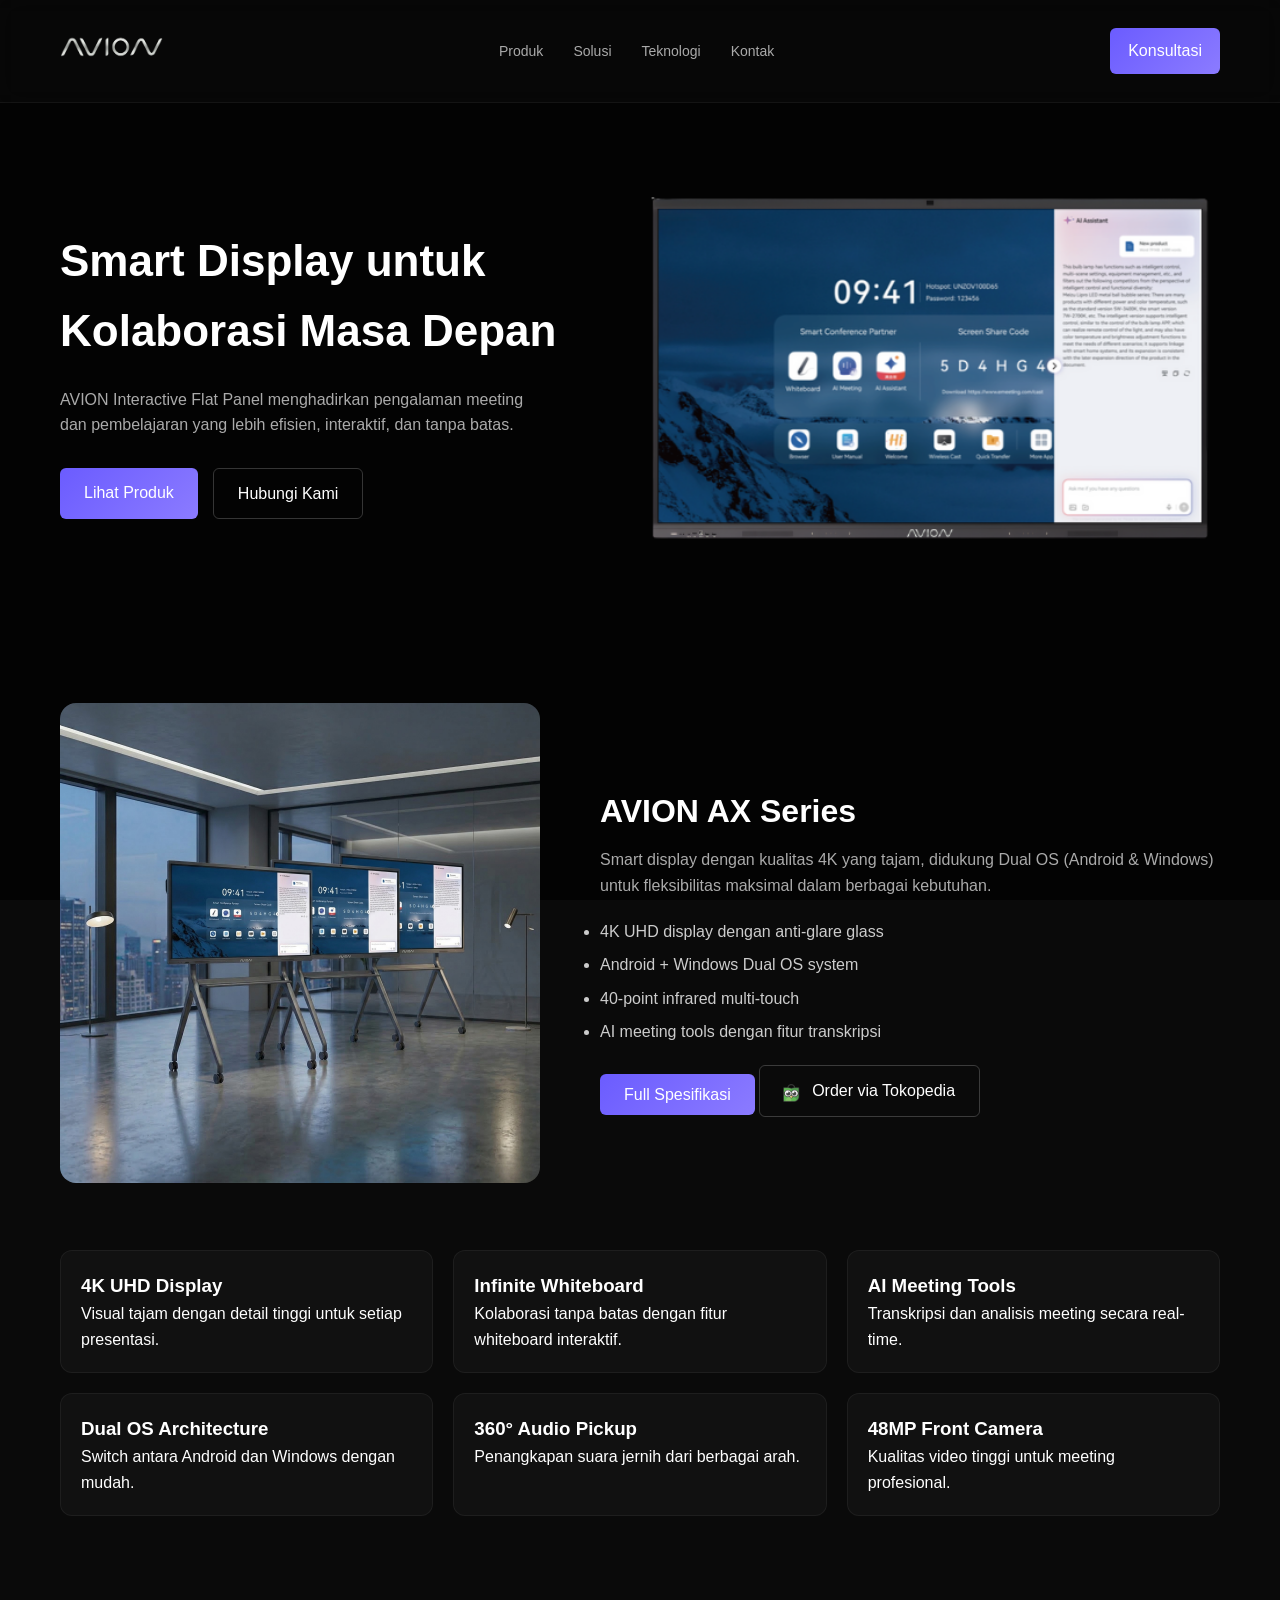
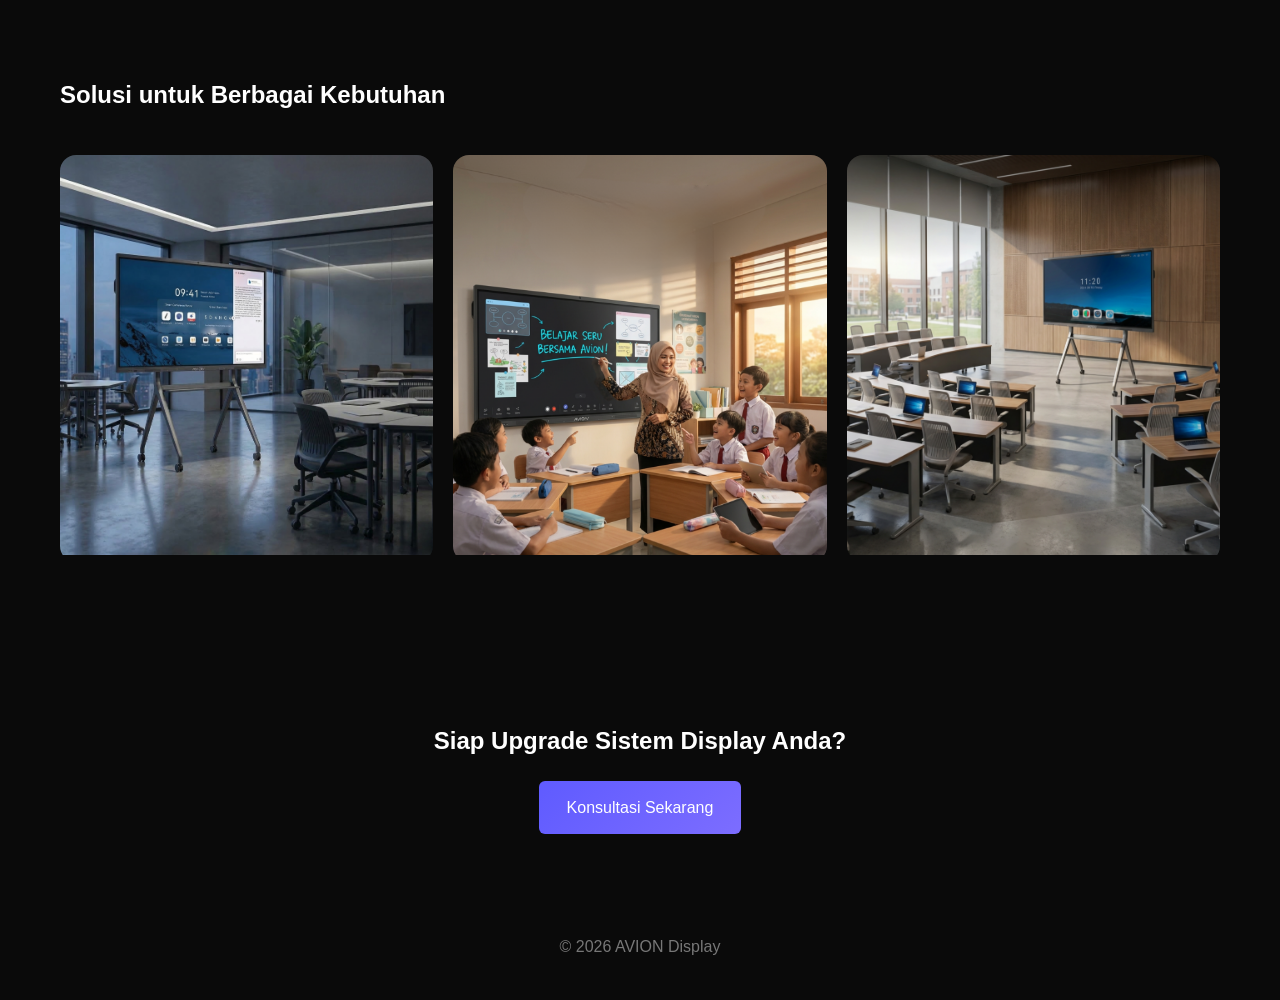
==== index.html @ 4a3f64bf "Initial commit - AVION landing page" ====
<!doctype html>
<html lang="id">
<head>
  <meta charset="UTF-8" />
  <meta name="viewport" content="width=device-width, initial-scale=1.0" />
  <title>AVION Display</title>

  <link rel="stylesheet" href="css/style.css" />
</head>

<body>

  <!-- GLOBAL BACKGROUND VIDEO -->
  <video autoplay muted loop class="bg-video">
    <source src="assets/video/tech background-dark.mp4" type="video/mp4">
  </video>

  <!-- OVERLAY -->
  <div class="bg-overlay"></div>

  <!-- NAVBAR -->
  <header>
    <nav class="navbar">
      <div class="logo">
        <img src="assets/image/NEW-AVION.png" alt="AVION Logo" />
      </div>

      <ul class="nav-menu">
        <li><a href="#">Produk</a></li>
        <li><a href="#">Solusi</a></li>
        <li><a href="#">Teknologi</a></li>
        <li><a href="#">Kontak</a></li>
      </ul>

      <a href="https://api.whatsapp.com/send/?phone=6281563905555&text=Halo,+saya+mau+bertanya+tentang+AVION+Display!"
         target="_blank"
         class="nav-cta">Konsultasi</a>
    </nav>
  </header>

  <main>

    <!-- HERO -->
    <section class="hero">
      <div class="hero-content">

        <div class="hero-text">
          <h1>Smart Display untuk Kolaborasi Masa Depan</h1>

          <p>
            AVION Interactive Flat Panel menghadirkan pengalaman meeting dan
            pembelajaran yang lebih efisien, interaktif, dan tanpa batas.
          </p>

          <div class="hero-buttons">
            <a href="product.html" class="primary-btn">Lihat Produk</a>

            <a href="https://api.whatsapp.com/send/?phone=6281563905555&text=Halo,+saya+mau+bertanya+tentang+AVION+Display!"
               target="_blank"
               class="secondary-btn">Hubungi Kami</a>
          </div>
        </div>

        <div class="hero-image">
          <img src="assets/image/AVION HOME.png" alt="AVION Interactive Flat Panel" />
        </div>

      </div>
    </section>

    <!-- SERIES -->
    <section class="series">
      <div class="series-container">

        <div class="series-image">
          <img src="assets/image/AVION AX SERIES.png" alt="AVION AX Series" />
        </div>

        <div class="series-text">

          <h2>AVION AX Series</h2>

          <p>
            Smart display dengan kualitas 4K yang tajam, didukung Dual OS
            (Android & Windows) untuk fleksibilitas maksimal dalam berbagai kebutuhan.
          </p>

          <ul>
            <li>4K UHD display dengan anti-glare glass</li>
            <li>Android + Windows Dual OS system</li>
            <li>40-point infrared multi-touch</li>
            <li>AI meeting tools dengan fitur transkripsi</li>
          </ul>

          <!-- PENTING: tetap seperti sebelumnya -->
          <a href="teknologi.html" class="primary-btn">Full Spesifikasi</a>

          <a href="https://www.tokopedia.com/central-audio-visual/etalase/interactive-display"
             target="_blank"
             class="secondary-btn tokped">
            <img src="assets/image/tokopedia-icon.png" class="btn-icon">
            Order via Tokopedia
          </a>

        </div>
      </div>

      <!-- FEATURE GRID -->
      <div class="feature-grid">
        <div class="feature-card">
          <h3>4K UHD Display</h3>
          <p>Visual tajam dengan detail tinggi untuk setiap presentasi.</p>
        </div>

        <div class="feature-card">
          <h3>Infinite Whiteboard</h3>
          <p>Kolaborasi tanpa batas dengan fitur whiteboard interaktif.</p>
        </div>

        <div class="feature-card">
          <h3>AI Meeting Tools</h3>
          <p>Transkripsi dan analisis meeting secara real-time.</p>
        </div>

        <div class="feature-card">
          <h3>Dual OS Architecture</h3>
          <p>Switch antara Android dan Windows dengan mudah.</p>
        </div>

        <div class="feature-card">
          <h3>360° Audio Pickup</h3>
          <p>Penangkapan suara jernih dari berbagai arah.</p>
        </div>

        <div class="feature-card">
          <h3>48MP Front Camera</h3>
          <p>Kualitas video tinggi untuk meeting profesional.</p>
        </div>
      </div>
    </section>

    <!-- USE CASE -->
    <section class="use-case">
      <h2>Solusi untuk Berbagai Kebutuhan</h2>

      <div class="use-container">

        <div class="use-card">
          <img src="assets/image/Corporate Meeting AVION.jpg" />
          <div class="use-overlay">
            <h3>Corporate Meeting</h3>
            <p>Tingkatkan efektivitas meeting dengan presentasi yang lebih
                interaktif, kolaborasi real-time, dan integrasi sistem yang
                seamless.</p>
          </div>
        </div>

        <div class="use-card">
          <img src="assets/image/Education AVION.png" />
          <div class="use-overlay">
            <h3>Education</h3>
            <p>Ciptakan pengalaman belajar yang lebih menarik dengan interaksi
                langsung, visual yang jelas, dan tools pengajaran modern.
            </p>
          </div>
        </div>

        <div class="use-card">
          <img src="assets/image/Training Room AVION.jpg" />
          <div class="use-overlay">
            <h3>Training Room</h3>
            <p>Mendukung sesi training yang lebih efektif dengan display
                interaktif dan sistem presentasi yang fleksibel, serta mendukung hybrid session.
            </p>
          </div>
        </div>

      </div>
    </section>

    <!-- CTA -->
    <section class="cta">
      <h2>Siap Upgrade Sistem Display Anda?</h2>

      <a href="https://api.whatsapp.com/send/?phone=6281563905555&text=Halo,+saya+mau+bertanya+tentang+AVION+Display!"
         target="_blank"
         class="cta-btn">
        Konsultasi Sekarang
      </a>
    </section>

  </main>

  <footer>
    <p>© 2026 AVION Display</p>
  </footer>

</body>
</html>
---- css/style.css ----
/* RESET */
* {
  margin: 0;
  padding: 0;
  box-sizing: border-box;
}

/* BASE */
body {
  font-family: -apple-system, BlinkMacSystemFont, "Segoe UI", sans-serif;
  background: #0a0a0a;
  color: #fff;
  line-height: 1.6;
}

/* VIDEO BACKGROUND */
.bg-video {
  position: fixed;
  top: 0;
  left: 0;
  width: 100%;
  height: 100%;
  object-fit: cover;
  z-index: -2;
}

.bg-overlay {
  position: fixed;
  inset: 0;
  background: rgba(0, 0, 0, 0.7);
  z-index: -1;
}

/* NAVBAR */
header {
  position: sticky;
  top: 0;
  z-index: 1000;
  background: rgba(10, 10, 10, 0.6);
  backdrop-filter: blur(12px);
  border-bottom: 1px solid rgba(255, 255, 255, 0.05);
}

.navbar {
  max-width: 1200px;
  margin: auto;
  padding: 18px 20px;
  display: flex;
  align-items: center;
  justify-content: space-between;
}

.logo img {
  height: 58px;
}

.nav-menu {
  display: flex;
  list-style: none;
  gap: 30px;
}

.nav-menu a {
  text-decoration: none;
  color: #aaa;
  font-size: 14px;
  transition: 0.3s;
}

.nav-menu a:hover {
  color: #fff;
}

.nav-cta {
  background: linear-gradient(135deg, #6b5cff, #8b7bff);
  padding: 10px 18px;
  color: white;
  border-radius: 6px;
  text-decoration: none;
  transition: 0.3s;
}

.nav-cta:hover {
  transform: translateY(-2px);
  box-shadow:
    0 0 10px rgba(124, 109, 255, 0.6),
    0 0 20px rgba(124, 109, 255, 0.4);
}

/* HERO */
.hero {
  position: relative;
  height: 60vh;
}

.hero-content {
  position: relative;
  z-index: 2;

  max-width: 1200px;
  margin: auto;
  height: 100%;

  display: flex;
  align-items: center;
  justify-content: space-between;
  gap: 60px;
  padding: 20px;
}

.hero-text h1 {
  font-size: 44px;
  margin-bottom: 20px;
}

.hero-text p {
  color: #aaa;
  margin-bottom: 30px;
  max-width: 480px;
}

.hero-buttons {
  display: flex;
  gap: 15px;
}

/* BUTTON */
.primary-btn {
  padding: 12px 24px;
  background: linear-gradient(135deg, #6b5cff, #8b7bff);
  border-radius: 6px;
  color: white;
  text-decoration: none;
  transition: 0.3s;
}

.primary-btn:hover {
  transform: translateY(-2px);
}

.secondary-btn {
  padding: 12px 24px;
  border: 1px solid rgba(255, 255, 255, 0.2);
  border-radius: 6px;
  color: white;
  text-decoration: none;

  display: inline-flex;
  align-items: center;
  gap: 10px;

  transition: 0.3s;
}

.secondary-btn:hover {
  transform: translateY(-2px);
  border-color: #7c6dff;
  color: #7c6dff;

  box-shadow: 0 0 10px rgba(124, 109, 255, 0.5);
}

/* HERO IMAGE */
.hero-image img {
  width: 580px;
  border-radius: 16px;
  transition: transform 0.4s ease;
}

.hero-image img:hover {
  transform: scale(1.05) translateY(-10px);
}

/* SERIES */
.series {
  max-width: 1200px;
  margin: auto;
  padding: 60px 20px;
}

.series-container {
  display: flex;
  gap: 60px;
  align-items: center;
}

.series-image img {
  width: 480px;
  border-radius: 16px;
}

.series-text h2 {
  font-size: 32px;
  margin: 10px 0;
}

.series-text p {
  color: #aaa;
  margin-bottom: 20px;
}

.series-text ul {
  margin-bottom: 20px;
}

.series-text li {
  margin-bottom: 8px;
  color: #ccc;
}

/* BUTTON GROUP */
.series-buttons {
  display: flex;
  gap: 12px;
}

/* ICON */
.btn-icon {
  width: 18px;
  height: 18px;
  transform: translate(-2px, 2px);
}

/* FEATURE GRID */
.feature-grid {
  margin-top: 60px;
  display: grid;
  grid-template-columns: repeat(3, 1fr);
  gap: 20px;
}

.feature-card {
  padding: 20px;
  border-radius: 12px;

  background: rgba(255, 255, 255, 0.03);
  border: 1px solid rgba(255, 255, 255, 0.05);

  transition: 0.3s;
}

.feature-card:hover {
  transform: translateY(-5px);
}

/* USE CASE */
.use-case {
  max-width: 1200px;
  margin: auto;
  padding: 100px 20px;
}

.use-container {
  display: flex;
  gap: 20px;
  margin-top: 40px;
}

.use-card {
  position: relative;
  flex: 1;
  overflow: hidden;
  border-radius: 16px;
}

.use-card img {
  width: 100%;
  height: 400px;
  object-fit: cover;
  transition: 0.4s;
}

.use-overlay {
  position: absolute;
  inset: 0;

  display: flex;
  flex-direction: column;
  justify-content: flex-end;

  padding: 20px;

  background: rgba(0, 0, 0, 0.5);
  opacity: 0;

  transition: 0.4s;
}

.use-card:hover img {
  transform: scale(1.1);
  filter: blur(4px);
}

.use-card:hover .use-overlay {
  opacity: 1;
}

/* CTA */
.cta {
  text-align: center;
  padding: 60px 20px;
}

.cta-btn {
  display: inline-block;
  margin-top: 20px;
  padding: 14px 28px;

  background: linear-gradient(135deg, #5f5bff, #7c6dff);
  border-radius: 6px;

  color: white;
  text-decoration: none;

  transition: 0.3s;
}

.cta-btn:hover {
  transform: translateY(-2px);
  box-shadow: 0 0 10px rgba(124, 109, 255, 0.5);
}

/* FOOTER */
footer {
  text-align: center;
  padding: 40px;
  color: #777;
}
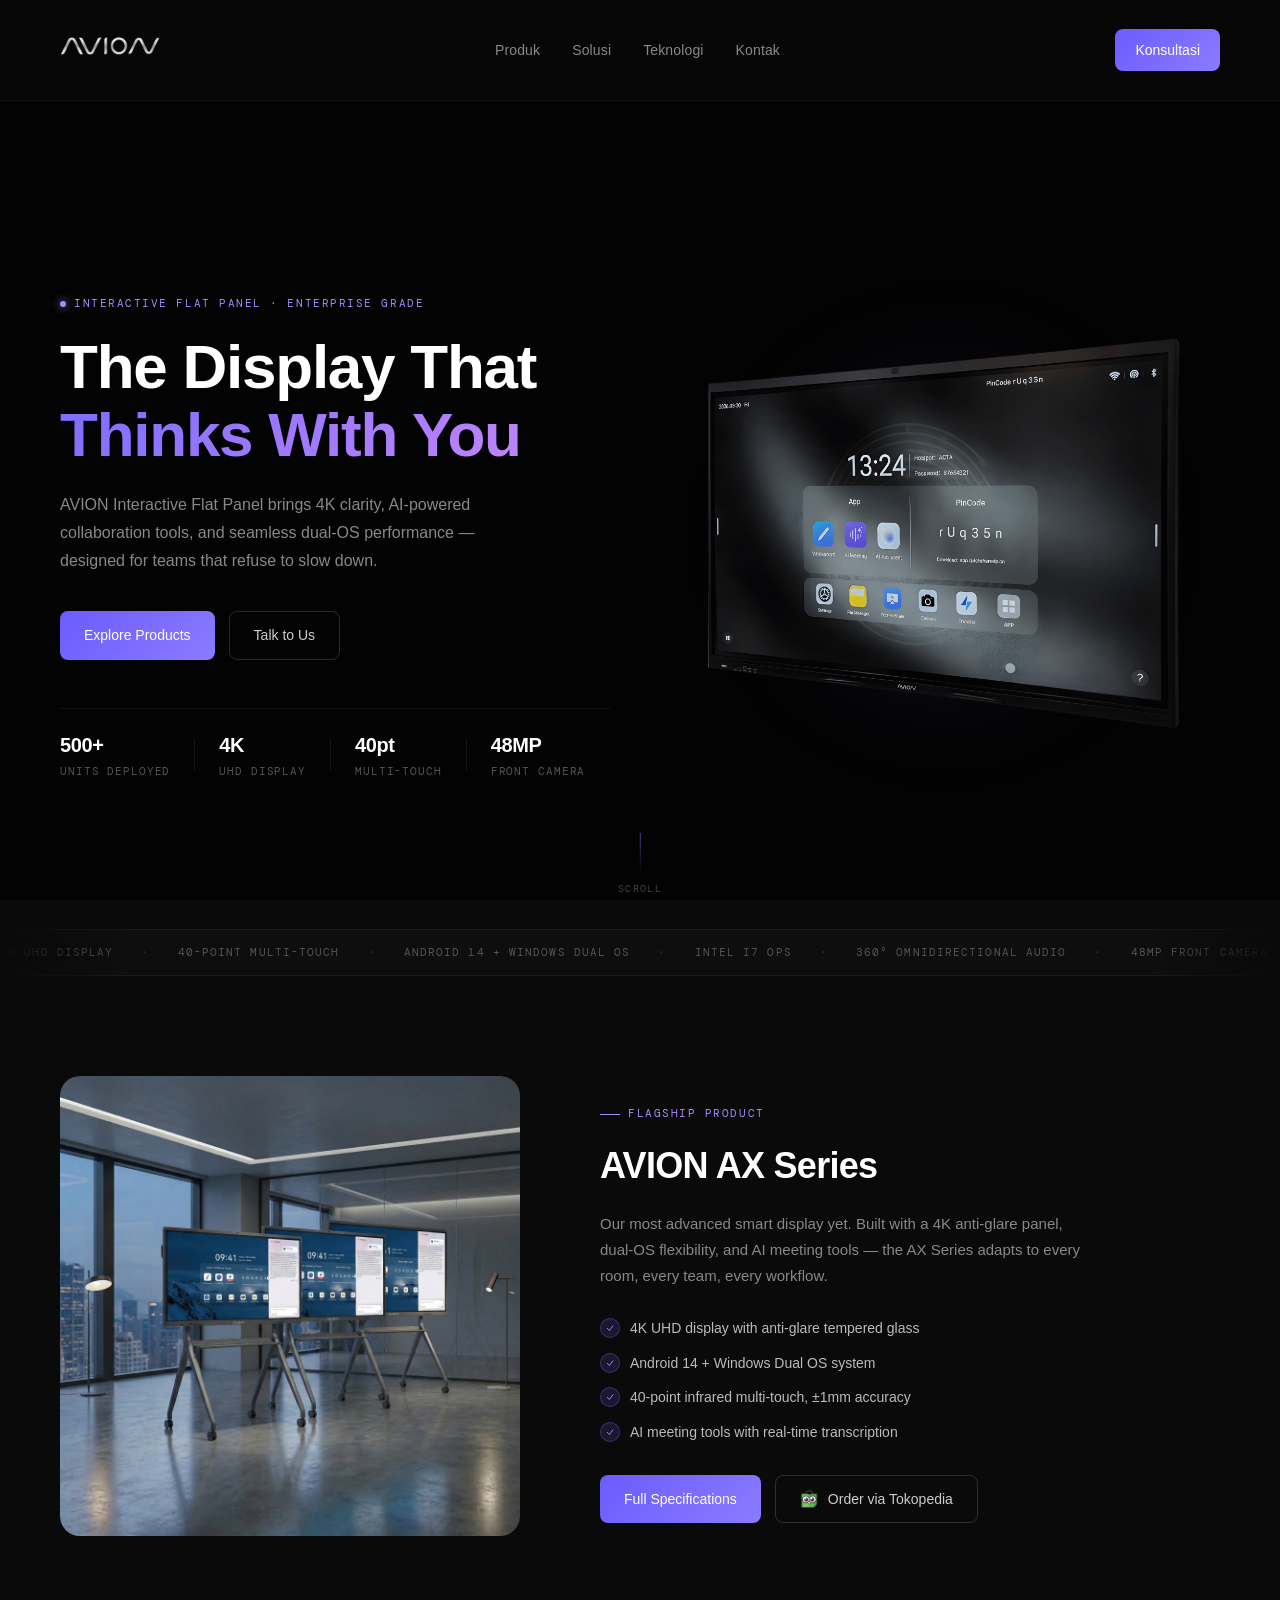
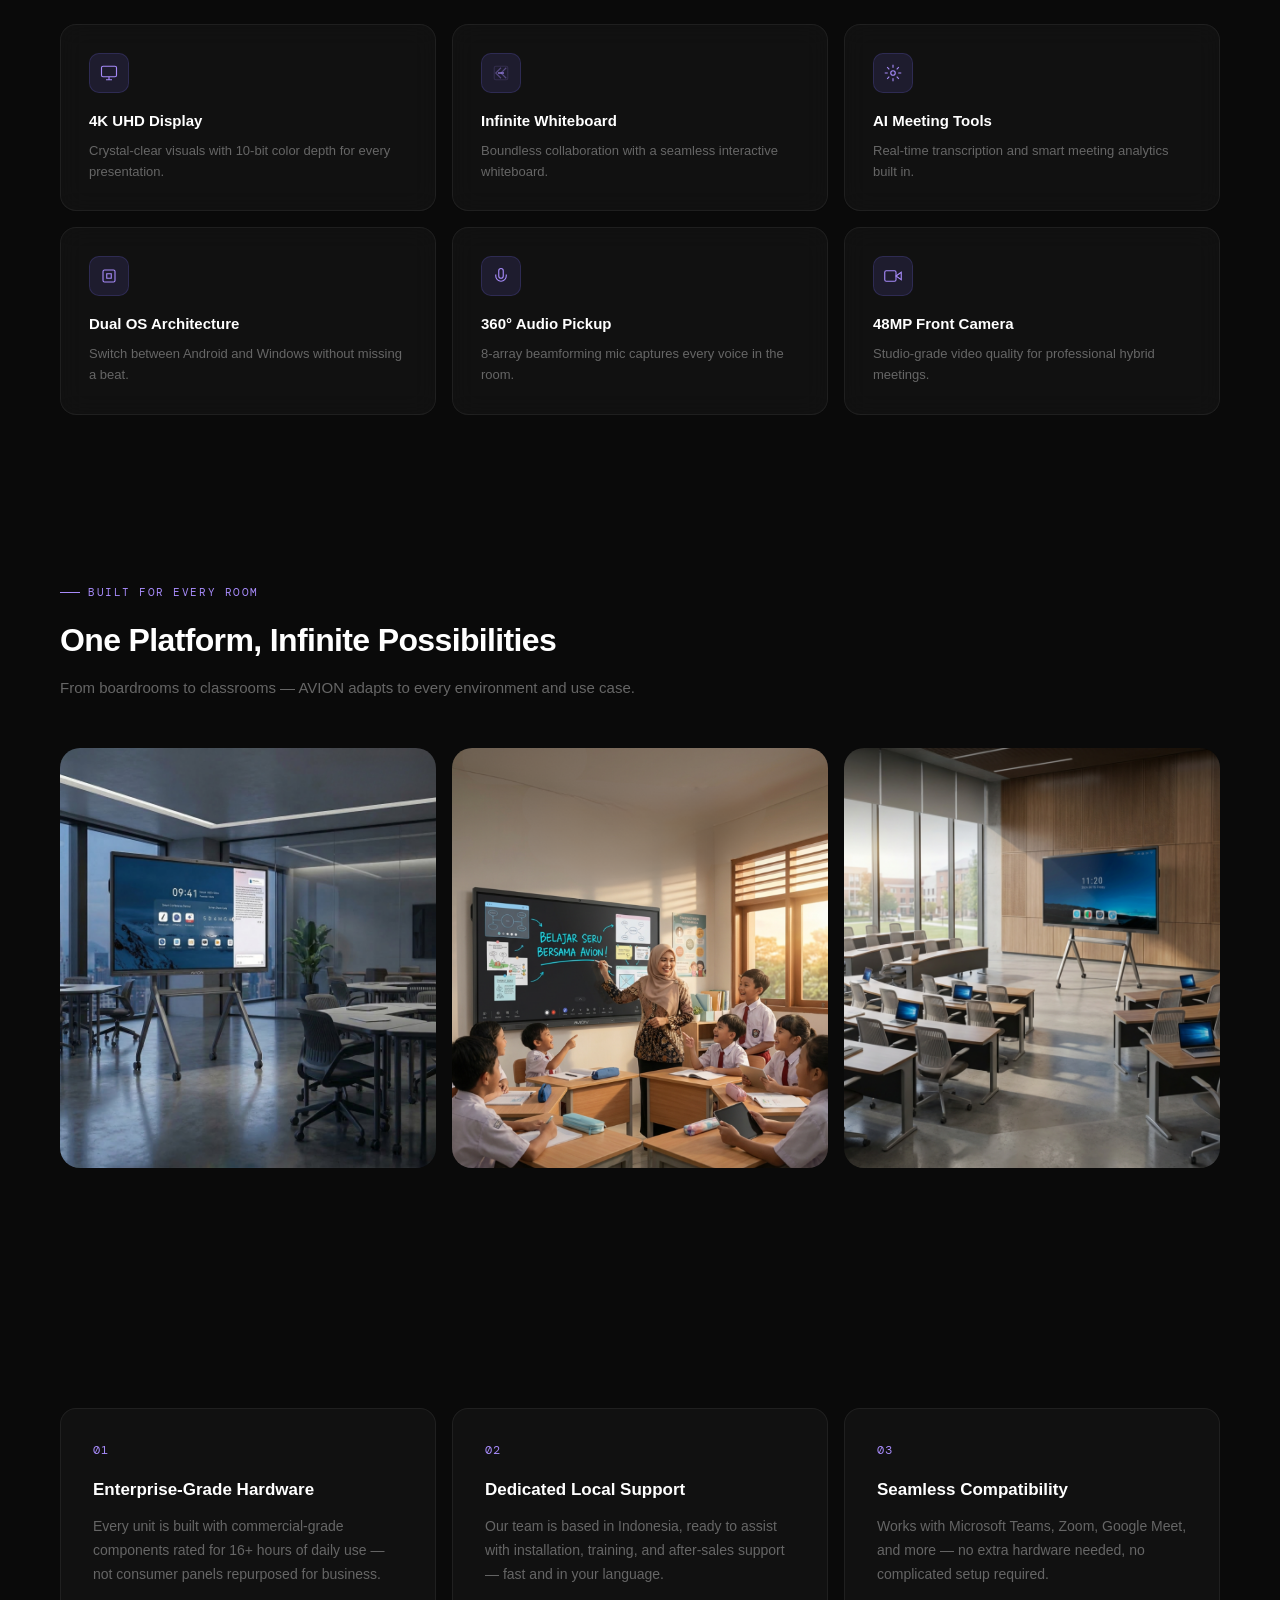
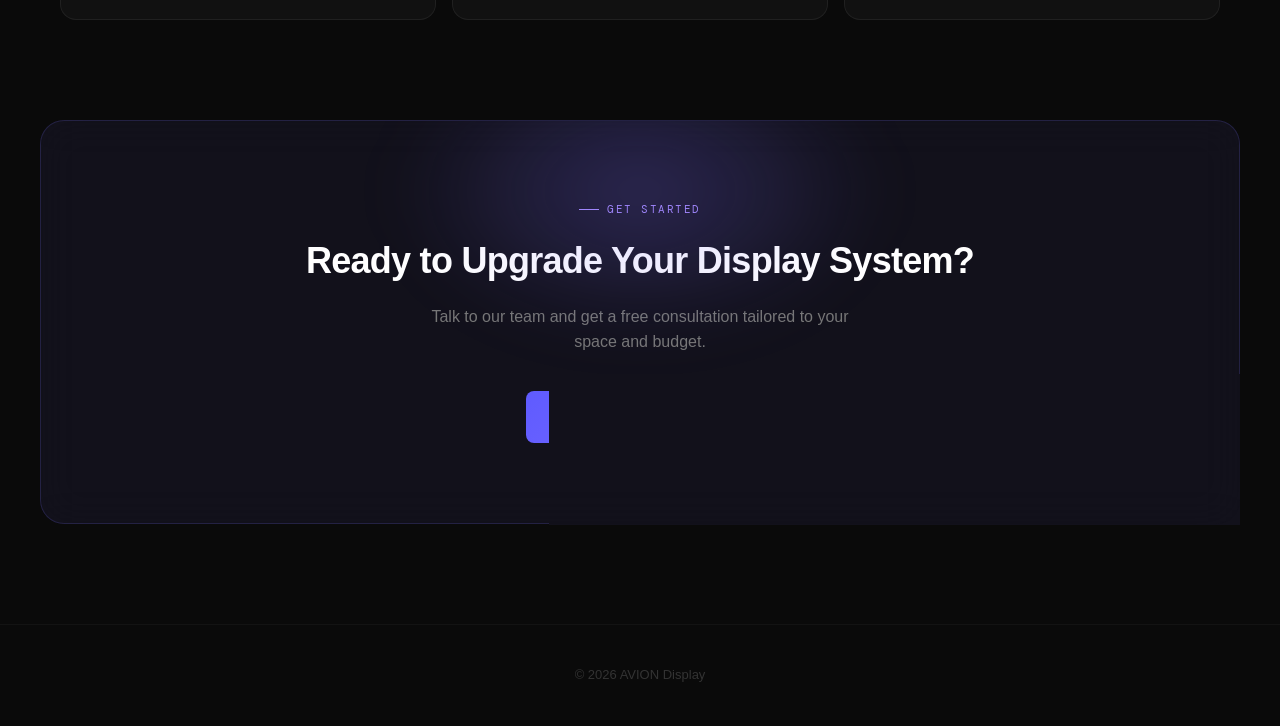
==== commit 6be09d7c: "Create Products-Solutions Page" ====
--- a/index.html
+++ b/index.html
@@ -1,9 +1,12 @@
 <!doctype html>
-<html lang="id">
+<html lang="en">
 <head>
   <meta charset="UTF-8" />
   <meta name="viewport" content="width=device-width, initial-scale=1.0" />
-  <title>AVION Display</title>
+  <title>AVION Display — Smart Display for the Future of Collaboration</title>
+
+  <link rel="preconnect" href="https://fonts.googleapis.com">
+  <link href="https://fonts.googleapis.com/css2?family=DM+Mono:wght@400;500&display=swap" rel="stylesheet">
 
   <link rel="stylesheet" href="css/style.css" />
 </head>
@@ -11,24 +14,24 @@
 <body>
 
   <!-- GLOBAL BACKGROUND VIDEO -->
-  <video autoplay muted loop class="bg-video">
+  <video autoplay muted loop playsinline class="bg-video">
     <source src="assets/video/tech background-dark.mp4" type="video/mp4">
   </video>
-
-  <!-- OVERLAY -->
   <div class="bg-overlay"></div>
 
   <!-- NAVBAR -->
   <header>
     <nav class="navbar">
       <div class="logo">
-        <img src="assets/image/NEW-AVION.png" alt="AVION Logo" />
+        <a href="index.html">
+          <img src="assets/image/NEW-AVION.png" alt="AVION Logo" />
+        </a>
       </div>
 
       <ul class="nav-menu">
         <li><a href="#">Produk</a></li>
         <li><a href="#">Solusi</a></li>
-        <li><a href="#">Teknologi</a></li>
+        <li><a href="teknologi.html">Teknologi</a></li>
         <li><a href="#">Kontak</a></li>
       </ul>
 
@@ -40,153 +43,331 @@
 
   <main>
 
-    <!-- HERO -->
+    <!-- ── HERO ── -->
     <section class="hero">
       <div class="hero-content">
 
         <div class="hero-text">
-          <h1>Smart Display untuk Kolaborasi Masa Depan</h1>
-
-          <p>
-            AVION Interactive Flat Panel menghadirkan pengalaman meeting dan
-            pembelajaran yang lebih efisien, interaktif, dan tanpa batas.
+          <div class="hero-eyebrow fade-up d1">
+            <span class="eyebrow-dot"></span>
+            Interactive Flat Panel · Enterprise Grade
+          </div>
+
+          <h1 class="fade-up d2">
+            The Display That<br>
+            <span class="gradient-text">Thinks With You</span>
+          </h1>
+
+          <p class="fade-up d3">
+            AVION Interactive Flat Panel brings 4K clarity, AI-powered collaboration tools,
+            and seamless dual-OS performance — designed for teams that refuse to slow down.
           </p>
 
-          <div class="hero-buttons">
-            <a href="product.html" class="primary-btn">Lihat Produk</a>
-
+          <div class="hero-buttons fade-up d4">
+            <a href="product.html" class="primary-btn">Explore Products</a>
             <a href="https://api.whatsapp.com/send/?phone=6281563905555&text=Halo,+saya+mau+bertanya+tentang+AVION+Display!"
                target="_blank"
-               class="secondary-btn">Hubungi Kami</a>
-          </div>
-        </div>
-
-        <div class="hero-image">
+               class="secondary-btn">Talk to Us</a>
+          </div>
+
+          <!-- TRUST STRIP -->
+          <div class="trust-strip fade-up d5">
+            <div class="trust-item">
+              <span class="trust-num">500+</span>
+              <span class="trust-label">Units Deployed</span>
+            </div>
+            <div class="trust-divider"></div>
+            <div class="trust-item">
+              <span class="trust-num">4K</span>
+              <span class="trust-label">UHD Display</span>
+            </div>
+            <div class="trust-divider"></div>
+            <div class="trust-item">
+              <span class="trust-num">40pt</span>
+              <span class="trust-label">Multi-touch</span>
+            </div>
+            <div class="trust-divider"></div>
+            <div class="trust-item">
+              <span class="trust-num">48MP</span>
+              <span class="trust-label">Front Camera</span>
+            </div>
+          </div>
+        </div>
+
+        <div class="hero-image fade-up d3">
+          <div class="hero-img-glow"></div>
           <img src="assets/image/AVION HOME.png" alt="AVION Interactive Flat Panel" />
         </div>
 
       </div>
+
+      <!-- SCROLL INDICATOR -->
+      <div class="scroll-indicator">
+        <div class="scroll-line"></div>
+        <span>Scroll</span>
+      </div>
     </section>
 
-    <!-- SERIES -->
-    <section class="series">
+    <!-- ── MARQUEE TRUST BAR ── -->
+    <div class="marquee-wrap">
+      <div class="marquee-track">
+        <span>4K UHD Display</span>
+        <span class="marquee-dot">·</span>
+        <span>40-Point Multi-touch</span>
+        <span class="marquee-dot">·</span>
+        <span>Android 14 + Windows Dual OS</span>
+        <span class="marquee-dot">·</span>
+        <span>Intel i7 OPS</span>
+        <span class="marquee-dot">·</span>
+        <span>360° Omnidirectional Audio</span>
+        <span class="marquee-dot">·</span>
+        <span>48MP Front Camera</span>
+        <span class="marquee-dot">·</span>
+        <span>Infinite Whiteboard</span>
+        <span class="marquee-dot">·</span>
+        <span>4K Wireless Casting</span>
+        <span class="marquee-dot">·</span>
+        <!-- duplicate for seamless loop -->
+        <span>4K UHD Display</span>
+        <span class="marquee-dot">·</span>
+        <span>40-Point Multi-touch</span>
+        <span class="marquee-dot">·</span>
+        <span>Android 14 + Windows Dual OS</span>
+        <span class="marquee-dot">·</span>
+        <span>Intel i7 OPS</span>
+        <span class="marquee-dot">·</span>
+        <span>360° Omnidirectional Audio</span>
+        <span class="marquee-dot">·</span>
+        <span>48MP Front Camera</span>
+        <span class="marquee-dot">·</span>
+        <span>Infinite Whiteboard</span>
+        <span class="marquee-dot">·</span>
+        <span>4K Wireless Casting</span>
+        <span class="marquee-dot">·</span>
+      </div>
+    </div>
+
+    <!-- ── PRODUCT SERIES ── -->
+    <section class="series reveal-section">
       <div class="series-container">
 
-        <div class="series-image">
+        <div class="series-image scroll-reveal">
           <img src="assets/image/AVION AX SERIES.png" alt="AVION AX Series" />
         </div>
 
-        <div class="series-text">
-
+        <div class="series-text scroll-reveal delay-1">
+          <div class="section-label">Flagship Product</div>
           <h2>AVION AX Series</h2>
-
           <p>
-            Smart display dengan kualitas 4K yang tajam, didukung Dual OS
-            (Android & Windows) untuk fleksibilitas maksimal dalam berbagai kebutuhan.
+            Our most advanced smart display yet. Built with a 4K anti-glare panel,
+            dual-OS flexibility, and AI meeting tools — the AX Series adapts to
+            every room, every team, every workflow.
           </p>
 
-          <ul>
-            <li>4K UHD display dengan anti-glare glass</li>
-            <li>Android + Windows Dual OS system</li>
-            <li>40-point infrared multi-touch</li>
-            <li>AI meeting tools dengan fitur transkripsi</li>
+          <ul class="series-list">
+            <li>
+              <span class="list-icon">
+                <svg viewBox="0 0 16 16" fill="none" stroke="currentColor" stroke-width="1.5">
+                  <polyline points="3 8 7 12 13 4"/>
+                </svg>
+              </span>
+              4K UHD display with anti-glare tempered glass
+            </li>
+            <li>
+              <span class="list-icon">
+                <svg viewBox="0 0 16 16" fill="none" stroke="currentColor" stroke-width="1.5">
+                  <polyline points="3 8 7 12 13 4"/>
+                </svg>
+              </span>
+              Android 14 + Windows Dual OS system
+            </li>
+            <li>
+              <span class="list-icon">
+                <svg viewBox="0 0 16 16" fill="none" stroke="currentColor" stroke-width="1.5">
+                  <polyline points="3 8 7 12 13 4"/>
+                </svg>
+              </span>
+              40-point infrared multi-touch, ±1mm accuracy
+            </li>
+            <li>
+              <span class="list-icon">
+                <svg viewBox="0 0 16 16" fill="none" stroke="currentColor" stroke-width="1.5">
+                  <polyline points="3 8 7 12 13 4"/>
+                </svg>
+              </span>
+              AI meeting tools with real-time transcription
+            </li>
           </ul>
 
-          <!-- PENTING: tetap seperti sebelumnya -->
-          <a href="teknologi.html" class="primary-btn">Full Spesifikasi</a>
-
-          <a href="https://www.tokopedia.com/central-audio-visual/etalase/interactive-display"
-             target="_blank"
-             class="secondary-btn tokped">
-            <img src="assets/image/tokopedia-icon.png" class="btn-icon">
-            Order via Tokopedia
-          </a>
-
-        </div>
+          <div class="series-actions">
+            <a href="teknologi.html" class="primary-btn">Full Specifications</a>
+            <a href="https://www.tokopedia.com/central-audio-visual/etalase/interactive-display"
+               target="_blank"
+               class="secondary-btn tokped">
+              <img src="assets/image/tokopedia-icon.png" class="btn-icon">
+              Order via Tokopedia
+            </a>
+          </div>
+        </div>
+
       </div>
 
       <!-- FEATURE GRID -->
       <div class="feature-grid">
-        <div class="feature-card">
+        <div class="feature-card scroll-reveal delay-1">
+          <div class="feature-icon">
+            <svg viewBox="0 0 24 24" fill="none" stroke="currentColor" stroke-width="1.5">
+              <rect x="2" y="3" width="20" height="14" rx="2"/>
+              <path d="M8 21h8M12 17v4"/>
+            </svg>
+          </div>
           <h3>4K UHD Display</h3>
-          <p>Visual tajam dengan detail tinggi untuk setiap presentasi.</p>
-        </div>
-
-        <div class="feature-card">
+          <p>Crystal-clear visuals with 10-bit color depth for every presentation.</p>
+        </div>
+
+        <div class="feature-card scroll-reveal delay-2">
+          <div class="feature-icon">
+            <svg viewBox="0 0 24 24" fill="none" stroke="currentColor" stroke-width="1.5">
+              <path d="M12 19l-7-7 7-7M19 19l-7-7 7-7" opacity=".4"/>
+              <rect x="3" y="3" width="18" height="18" rx="2" opacity=".15"/>
+              <path d="M8 12h8"/>
+            </svg>
+          </div>
           <h3>Infinite Whiteboard</h3>
-          <p>Kolaborasi tanpa batas dengan fitur whiteboard interaktif.</p>
-        </div>
-
-        <div class="feature-card">
+          <p>Boundless collaboration with a seamless interactive whiteboard.</p>
+        </div>
+
+        <div class="feature-card scroll-reveal delay-3">
+          <div class="feature-icon">
+            <svg viewBox="0 0 24 24" fill="none" stroke="currentColor" stroke-width="1.5">
+              <circle cx="12" cy="12" r="3"/>
+              <path d="M12 1v4M12 19v4M4.22 4.22l2.83 2.83M16.95 16.95l2.83 2.83M1 12h4M19 12h4M4.22 19.78l2.83-2.83M16.95 7.05l2.83-2.83"/>
+            </svg>
+          </div>
           <h3>AI Meeting Tools</h3>
-          <p>Transkripsi dan analisis meeting secara real-time.</p>
-        </div>
-
-        <div class="feature-card">
+          <p>Real-time transcription and smart meeting analytics built in.</p>
+        </div>
+
+        <div class="feature-card scroll-reveal delay-1">
+          <div class="feature-icon">
+            <svg viewBox="0 0 24 24" fill="none" stroke="currentColor" stroke-width="1.5">
+              <rect x="4" y="4" width="16" height="16" rx="2"/>
+              <path d="M9 9h6v6H9z"/>
+            </svg>
+          </div>
           <h3>Dual OS Architecture</h3>
-          <p>Switch antara Android dan Windows dengan mudah.</p>
-        </div>
-
-        <div class="feature-card">
+          <p>Switch between Android and Windows without missing a beat.</p>
+        </div>
+
+        <div class="feature-card scroll-reveal delay-2">
+          <div class="feature-icon">
+            <svg viewBox="0 0 24 24" fill="none" stroke="currentColor" stroke-width="1.5">
+              <path d="M12 2a3 3 0 0 1 3 3v7a3 3 0 0 1-6 0V5a3 3 0 0 1 3-3z"/>
+              <path d="M19 10v2a7 7 0 0 1-14 0v-2"/>
+            </svg>
+          </div>
           <h3>360° Audio Pickup</h3>
-          <p>Penangkapan suara jernih dari berbagai arah.</p>
-        </div>
-
-        <div class="feature-card">
+          <p>8-array beamforming mic captures every voice in the room.</p>
+        </div>
+
+        <div class="feature-card scroll-reveal delay-3">
+          <div class="feature-icon">
+            <svg viewBox="0 0 24 24" fill="none" stroke="currentColor" stroke-width="1.5">
+              <path d="M23 7l-7 5 7 5V7z"/>
+              <rect x="1" y="5" width="15" height="14" rx="2"/>
+            </svg>
+          </div>
           <h3>48MP Front Camera</h3>
-          <p>Kualitas video tinggi untuk meeting profesional.</p>
+          <p>Studio-grade video quality for professional hybrid meetings.</p>
         </div>
       </div>
     </section>
 
-    <!-- USE CASE -->
+    <!-- ── USE CASE ── -->
     <section class="use-case">
-      <h2>Solusi untuk Berbagai Kebutuhan</h2>
+      <div class="use-header scroll-reveal">
+        <div class="section-label">Built for Every Room</div>
+        <h2>One Platform, Infinite Possibilities</h2>
+        <p>From boardrooms to classrooms — AVION adapts to every environment and use case.</p>
+      </div>
 
       <div class="use-container">
 
-        <div class="use-card">
-          <img src="assets/image/Corporate Meeting AVION.jpg" />
+        <div class="use-card scroll-reveal delay-1">
+          <img src="assets/image/Corporate Meeting AVION.jpg" alt="Corporate Meeting" />
           <div class="use-overlay">
-            <h3>Corporate Meeting</h3>
-            <p>Tingkatkan efektivitas meeting dengan presentasi yang lebih
-                interaktif, kolaborasi real-time, dan integrasi sistem yang
-                seamless.</p>
-          </div>
-        </div>
-
-        <div class="use-card">
-          <img src="assets/image/Education AVION.png" />
+            <div class="use-tag">Corporate Meeting</div>
+            <h3>Where Decisions Get Made</h3>
+            <p>Elevate every boardroom session with interactive presentations,
+               real-time collaboration, and seamless system integration.</p>
+          </div>
+        </div>
+
+        <div class="use-card scroll-reveal delay-2">
+          <img src="assets/image/Education AVION.png" alt="Education" />
           <div class="use-overlay">
-            <h3>Education</h3>
-            <p>Ciptakan pengalaman belajar yang lebih menarik dengan interaksi
-                langsung, visual yang jelas, dan tools pengajaran modern.
-            </p>
-          </div>
-        </div>
-
-        <div class="use-card">
-          <img src="assets/image/Training Room AVION.jpg" />
+            <div class="use-tag">Education</div>
+            <h3>Learning That Sticks</h3>
+            <p>Create immersive lessons with direct interaction, vivid visuals,
+               and modern teaching tools that keep students engaged.</p>
+          </div>
+        </div>
+
+        <div class="use-card scroll-reveal delay-3">
+          <img src="assets/image/Training Room AVION.jpg" alt="Training Room" />
           <div class="use-overlay">
-            <h3>Training Room</h3>
-            <p>Mendukung sesi training yang lebih efektif dengan display
-                interaktif dan sistem presentasi yang fleksibel, serta mendukung hybrid session.
-            </p>
+            <div class="use-tag">Training Room</div>
+            <h3>Train Smarter, Not Harder</h3>
+            <p>Support hybrid training sessions with flexible display systems,
+               interactive content, and crystal-clear audio for every participant.</p>
           </div>
         </div>
 
       </div>
     </section>
 
-    <!-- CTA -->
-    <section class="cta">
-      <h2>Siap Upgrade Sistem Display Anda?</h2>
-
-      <a href="https://api.whatsapp.com/send/?phone=6281563905555&text=Halo,+saya+mau+bertanya+tentang+AVION+Display!"
-         target="_blank"
-         class="cta-btn">
-        Konsultasi Sekarang
-      </a>
+    <!-- ── WHY AVION ── -->
+    <section class="why-section">
+      <div class="why-header scroll-reveal">
+        <div class="section-label">Why AVION</div>
+        <h2>Built on Trust, Backed by Technology</h2>
+      </div>
+
+      <div class="why-grid">
+        <div class="why-card scroll-reveal delay-1">
+          <div class="why-num">01</div>
+          <h3>Enterprise-Grade Hardware</h3>
+          <p>Every unit is built with commercial-grade components rated for 16+ hours of daily use — not consumer panels repurposed for business.</p>
+        </div>
+        <div class="why-card scroll-reveal delay-2">
+          <div class="why-num">02</div>
+          <h3>Dedicated Local Support</h3>
+          <p>Our team is based in Indonesia, ready to assist with installation, training, and after-sales support — fast and in your language.</p>
+        </div>
+        <div class="why-card scroll-reveal delay-3">
+          <div class="why-num">03</div>
+          <h3>Seamless Compatibility</h3>
+          <p>Works with Microsoft Teams, Zoom, Google Meet, and more — no extra hardware needed, no complicated setup required.</p>
+        </div>
+      </div>
+    </section>
+
+    <!-- ── CTA ── -->
+    <section class="cta scroll-reveal">
+      <div class="cta-inner-home">
+        <div class="cta-glow"></div>
+        <div class="section-label" style="justify-content:center; display:flex;">Get Started</div>
+        <h2>Ready to Upgrade Your Display System?</h2>
+        <p>Talk to our team and get a free consultation tailored to your space and budget.</p>
+        <a href="https://api.whatsapp.com/send/?phone=6281563905555&text=Halo,+saya+mau+bertanya+tentang+AVION+Display!"
+           target="_blank"
+           class="cta-btn">
+          Konsultasi Sekarang
+          <svg viewBox="0 0 20 20" fill="currentColor" width="16" height="16">
+            <path fill-rule="evenodd" d="M10.293 3.293a1 1 0 011.414 0l6 6a1 1 0 010 1.414l-6 6a1 1 0 01-1.414-1.414L14.586 11H3a1 1 0 110-2h11.586l-4.293-4.293a1 1 0 010-1.414z"/>
+          </svg>
+        </a>
+      </div>
     </section>
 
   </main>
@@ -195,5 +376,36 @@
     <p>© 2026 AVION Display</p>
   </footer>
 
+  <script>
+    // ── SCROLL REVEAL ──
+    const revealObserver = new IntersectionObserver((entries) => {
+      entries.forEach(entry => {
+        if (entry.isIntersecting) {
+          entry.target.classList.add('revealed');
+          revealObserver.unobserve(entry.target);
+        }
+      });
+    }, { threshold: 0.12 });
+
+    document.querySelectorAll('.scroll-reveal').forEach(el => {
+      revealObserver.observe(el);
+    });
+
+    // ── NAVBAR SCROLL SHADOW ──
+    const header = document.querySelector('header');
+    window.addEventListener('scroll', () => {
+      header.classList.toggle('scrolled', window.scrollY > 40);
+    });
+
+    // ── PARALLAX HERO IMAGE ──
+    const heroImg = document.querySelector('.hero-image');
+    window.addEventListener('scroll', () => {
+      if (heroImg) {
+        const scrollY = window.scrollY;
+        heroImg.style.transform = `translateY(${scrollY * 0.08}px)`;
+      }
+    });
+  </script>
+
 </body>
 </html>
--- a/css/style.css
+++ b/css/style.css
@@ -11,6 +11,7 @@
   background: #0a0a0a;
   color: #fff;
   line-height: 1.6;
+  overflow-x: hidden;
 }
 
 /* VIDEO BACKGROUND */
@@ -27,18 +28,25 @@
 .bg-overlay {
   position: fixed;
   inset: 0;
-  background: rgba(0, 0, 0, 0.7);
+  background: rgba(0, 0, 0, 0.75);
   z-index: -1;
 }
 
-/* NAVBAR */
+/* ── NAVBAR ── */
 header {
   position: sticky;
   top: 0;
   z-index: 1000;
-  background: rgba(10, 10, 10, 0.6);
-  backdrop-filter: blur(12px);
+  background: rgba(10, 10, 10, 0.5);
+  backdrop-filter: blur(14px);
+  -webkit-backdrop-filter: blur(14px);
   border-bottom: 1px solid rgba(255, 255, 255, 0.05);
+  transition: 0.3s;
+}
+
+header.scrolled {
+  background: rgba(10, 10, 10, 0.85);
+  border-bottom-color: rgba(255, 255, 255, 0.08);
 }
 
 .navbar {
@@ -50,279 +58,807 @@
   justify-content: space-between;
 }
 
+.logo a {
+  display: inline-flex;
+  text-decoration: none;
+}
+
 .logo img {
-  height: 58px;
+  height: 56px;
 }
 
 .nav-menu {
   display: flex;
   list-style: none;
-  gap: 30px;
+  gap: 32px;
 }
 
 .nav-menu a {
   text-decoration: none;
-  color: #aaa;
+  color: #888;
+  font-size: 14px;
+  transition: 0.25s;
+  letter-spacing: 0.01em;
+}
+
+.nav-menu a:hover {
+  color: #fff;
+}
+
+.nav-cta {
+  background: linear-gradient(135deg, #6b5cff, #8b7bff);
+  padding: 10px 20px;
+  color: white;
+  border-radius: 8px;
+  text-decoration: none;
+  font-size: 14px;
+  font-weight: 500;
+  transition: 0.3s;
+}
+
+.nav-cta:hover {
+  transform: translateY(-2px);
+  box-shadow: 0 0 20px rgba(124, 109, 255, 0.5);
+}
+
+/* ── SHARED ── */
+.section-label {
+  display: inline-flex;
+  align-items: center;
+  gap: 8px;
+  font-family: "DM Mono", monospace;
+  font-size: 11px;
+  letter-spacing: 0.14em;
+  text-transform: uppercase;
+  color: #a78bfa;
+  margin-bottom: 14px;
+}
+
+.section-label::before {
+  content: "";
+  width: 20px;
+  height: 1px;
+  background: #a78bfa;
+}
+
+.gradient-text {
+  background: linear-gradient(135deg, #7c6dff, #c084fc);
+  -webkit-background-clip: text;
+  -webkit-text-fill-color: transparent;
+}
+
+/* ── BUTTONS ── */
+.primary-btn {
+  display: inline-flex;
+  align-items: center;
+  gap: 8px;
+  padding: 12px 24px;
+  background: linear-gradient(135deg, #6b5cff, #8b7bff);
+  border-radius: 8px;
+  color: white;
+  text-decoration: none;
+  font-size: 14px;
+  font-weight: 500;
+  transition: 0.3s;
+}
+
+.primary-btn:hover {
+  transform: translateY(-2px);
+  box-shadow: 0 8px 24px rgba(124, 109, 255, 0.4);
+}
+
+.secondary-btn {
+  display: inline-flex;
+  align-items: center;
+  gap: 10px;
+  padding: 12px 24px;
+  border: 1px solid rgba(255, 255, 255, 0.15);
+  border-radius: 8px;
+  color: #ccc;
+  text-decoration: none;
   font-size: 14px;
   transition: 0.3s;
 }
 
-.nav-menu a:hover {
+.secondary-btn:hover {
+  border-color: rgba(124, 109, 255, 0.5);
   color: #fff;
-}
-
-.nav-cta {
-  background: linear-gradient(135deg, #6b5cff, #8b7bff);
-  padding: 10px 18px;
-  color: white;
-  border-radius: 6px;
-  text-decoration: none;
-  transition: 0.3s;
-}
-
-.nav-cta:hover {
   transform: translateY(-2px);
-  box-shadow:
-    0 0 10px rgba(124, 109, 255, 0.6),
-    0 0 20px rgba(124, 109, 255, 0.4);
-}
-
-/* HERO */
+}
+
+.btn-icon {
+  width: 18px;
+  height: 18px;
+}
+
+/* ── SCROLL ANIMATIONS ── */
+@keyframes fadeUp {
+  from {
+    opacity: 0;
+    transform: translateY(30px);
+  }
+  to {
+    opacity: 1;
+    transform: translateY(0);
+  }
+}
+
+@keyframes fadeIn {
+  from {
+    opacity: 0;
+  }
+  to {
+    opacity: 1;
+  }
+}
+
+/* Hero entrance — plays on load */
+.fade-up {
+  opacity: 0;
+  animation: fadeUp 0.8s cubic-bezier(0.16, 1, 0.3, 1) forwards;
+}
+
+.d1 {
+  animation-delay: 0.1s;
+}
+.d2 {
+  animation-delay: 0.25s;
+}
+.d3 {
+  animation-delay: 0.4s;
+}
+.d4 {
+  animation-delay: 0.55s;
+}
+.d5 {
+  animation-delay: 0.7s;
+}
+
+/* Scroll reveal — triggered by JS IntersectionObserver */
+.scroll-reveal {
+  opacity: 0;
+  transform: translateY(36px);
+  transition:
+    opacity 0.7s cubic-bezier(0.16, 1, 0.3, 1),
+    transform 0.7s cubic-bezier(0.16, 1, 0.3, 1);
+}
+
+.scroll-reveal.delay-1 {
+  transition-delay: 0.1s;
+}
+.scroll-reveal.delay-2 {
+  transition-delay: 0.2s;
+}
+.scroll-reveal.delay-3 {
+  transition-delay: 0.3s;
+}
+
+.scroll-reveal.revealed {
+  opacity: 1;
+  transform: translateY(0);
+}
+
+/* ── HERO ── */
 .hero {
   position: relative;
-  height: 60vh;
+  min-height: 92vh;
+  display: flex;
+  flex-direction: column;
+  justify-content: center;
 }
 
 .hero-content {
-  position: relative;
-  z-index: 2;
-
   max-width: 1200px;
   margin: auto;
-  height: 100%;
-
+  width: 100%;
+  padding: 80px 20px 40px;
   display: flex;
   align-items: center;
   justify-content: space-between;
   gap: 60px;
-  padding: 20px;
+}
+
+.hero-text {
+  flex: 1;
+  max-width: 560px;
+}
+
+.hero-eyebrow {
+  display: inline-flex;
+  align-items: center;
+  gap: 8px;
+  font-family: "DM Mono", monospace;
+  font-size: 11px;
+  letter-spacing: 0.14em;
+  text-transform: uppercase;
+  color: #a78bfa;
+  margin-bottom: 20px;
+}
+
+.eyebrow-dot {
+  width: 6px;
+  height: 6px;
+  border-radius: 50%;
+  background: #a78bfa;
+  box-shadow: 0 0 8px #a78bfa;
+  animation: blink 2.5s ease infinite;
+}
+
+@keyframes blink {
+  0%,
+  100% {
+    opacity: 1;
+  }
+  50% {
+    opacity: 0.3;
+  }
 }
 
 .hero-text h1 {
-  font-size: 44px;
-  margin-bottom: 20px;
+  font-size: clamp(40px, 5.5vw, 62px);
+  font-weight: 700;
+  line-height: 1.1;
+  letter-spacing: -0.02em;
+  margin-bottom: 22px;
 }
 
 .hero-text p {
-  color: #aaa;
-  margin-bottom: 30px;
-  max-width: 480px;
+  color: #888;
+  font-size: 16px;
+  line-height: 1.75;
+  margin-bottom: 36px;
+  max-width: 460px;
 }
 
 .hero-buttons {
   display: flex;
-  gap: 15px;
-}
-
-/* BUTTON */
-.primary-btn {
-  padding: 12px 24px;
-  background: linear-gradient(135deg, #6b5cff, #8b7bff);
-  border-radius: 6px;
-  color: white;
-  text-decoration: none;
-  transition: 0.3s;
-}
-
-.primary-btn:hover {
-  transform: translateY(-2px);
-}
-
-.secondary-btn {
-  padding: 12px 24px;
-  border: 1px solid rgba(255, 255, 255, 0.2);
-  border-radius: 6px;
-  color: white;
-  text-decoration: none;
-
-  display: inline-flex;
-  align-items: center;
-  gap: 10px;
-
-  transition: 0.3s;
-}
-
-.secondary-btn:hover {
-  transform: translateY(-2px);
-  border-color: #7c6dff;
-  color: #7c6dff;
-
-  box-shadow: 0 0 10px rgba(124, 109, 255, 0.5);
+  gap: 14px;
+  margin-bottom: 48px;
+}
+
+/* TRUST STRIP */
+.trust-strip {
+  display: flex;
+  align-items: center;
+  gap: 24px;
+  padding: 20px 0 0;
+  border-top: 1px solid rgba(255, 255, 255, 0.06);
+}
+
+.trust-item {
+  display: flex;
+  flex-direction: column;
+  gap: 2px;
+}
+
+.trust-num {
+  font-size: 20px;
+  font-weight: 700;
+  color: #fff;
+  letter-spacing: -0.02em;
+}
+
+.trust-label {
+  font-size: 11px;
+  color: #555;
+  font-family: "DM Mono", monospace;
+  text-transform: uppercase;
+  letter-spacing: 0.08em;
+}
+
+.trust-divider {
+  width: 1px;
+  height: 32px;
+  background: rgba(255, 255, 255, 0.08);
 }
 
 /* HERO IMAGE */
+.hero-image {
+  flex: 1;
+  display: flex;
+  justify-content: center;
+  align-items: center;
+  position: relative;
+}
+
+.hero-img-glow {
+  position: absolute;
+  width: 400px;
+  height: 400px;
+  background: radial-gradient(
+    circle,
+    rgba(124, 109, 255, 0.2) 0%,
+    transparent 70%
+  );
+  border-radius: 50%;
+  pointer-events: none;
+  filter: blur(50px);
+}
+
 .hero-image img {
-  width: 580px;
-  border-radius: 16px;
-  transition: transform 0.4s ease;
+  width: 100%;
+  max-width: 500px;
+  border-radius: 20px;
+  position: relative;
+  z-index: 1;
+  transition: transform 0.5s ease;
 }
 
 .hero-image img:hover {
-  transform: scale(1.05) translateY(-10px);
-}
-
-/* SERIES */
+  transform: scale(1.03) translateY(-8px);
+}
+
+/* SCROLL INDICATOR */
+.scroll-indicator {
+  position: absolute;
+  bottom: 32px;
+  left: 50%;
+  transform: translateX(-50%);
+  display: flex;
+  flex-direction: column;
+  align-items: center;
+  gap: 8px;
+  opacity: 0;
+  animation: fadeIn 1s ease 1.4s forwards;
+}
+
+.scroll-indicator span {
+  font-family: "DM Mono", monospace;
+  font-size: 10px;
+  letter-spacing: 0.14em;
+  text-transform: uppercase;
+  color: #444;
+}
+
+.scroll-line {
+  width: 1px;
+  height: 40px;
+  background: linear-gradient(to bottom, rgba(124, 109, 255, 0.6), transparent);
+  animation: scrollPulse 2s ease infinite;
+}
+
+@keyframes scrollPulse {
+  0% {
+    transform: scaleY(0);
+    transform-origin: top;
+    opacity: 1;
+  }
+  50% {
+    transform: scaleY(1);
+    transform-origin: top;
+    opacity: 1;
+  }
+  100% {
+    transform: scaleY(1);
+    transform-origin: bottom;
+    opacity: 0;
+  }
+}
+
+/* ── MARQUEE ── */
+.marquee-wrap {
+  overflow: hidden;
+  border-top: 1px solid rgba(255, 255, 255, 0.05);
+  border-bottom: 1px solid rgba(255, 255, 255, 0.05);
+  padding: 14px 0;
+  background: rgba(255, 255, 255, 0.02);
+  mask-image: linear-gradient(
+    90deg,
+    transparent,
+    black 10%,
+    black 90%,
+    transparent
+  );
+  -webkit-mask-image: linear-gradient(
+    90deg,
+    transparent,
+    black 10%,
+    black 90%,
+    transparent
+  );
+}
+
+.marquee-track {
+  display: flex;
+  align-items: center;
+  gap: 28px;
+  width: max-content;
+  animation: marquee 28s linear infinite;
+}
+
+.marquee-track span {
+  font-family: "DM Mono", monospace;
+  font-size: 11px;
+  letter-spacing: 0.1em;
+  text-transform: uppercase;
+  color: #555;
+  white-space: nowrap;
+}
+
+.marquee-dot {
+  color: #333 !important;
+}
+
+@keyframes marquee {
+  from {
+    transform: translateX(0);
+  }
+  to {
+    transform: translateX(-50%);
+  }
+}
+
+/* ── SERIES SECTION ── */
 .series {
   max-width: 1200px;
   margin: auto;
-  padding: 60px 20px;
+  padding: 100px 20px 60px;
 }
 
 .series-container {
   display: flex;
-  gap: 60px;
-  align-items: center;
+  gap: 80px;
+  align-items: center;
+  margin-bottom: 80px;
 }
 
 .series-image img {
-  width: 480px;
+  width: 460px;
+  border-radius: 20px;
+  transition: transform 0.5s ease;
+}
+
+.series-image img:hover {
+  transform: scale(1.03) translateY(-6px);
+}
+
+.series-text h2 {
+  font-size: 36px;
+  font-weight: 700;
+  letter-spacing: -0.02em;
+  margin-bottom: 16px;
+}
+
+.series-text p {
+  color: #888;
+  font-size: 15px;
+  line-height: 1.75;
+  margin-bottom: 28px;
+  max-width: 480px;
+}
+
+/* LIST */
+.series-list {
+  list-style: none;
+  display: flex;
+  flex-direction: column;
+  gap: 12px;
+  margin-bottom: 32px;
+}
+
+.series-list li {
+  display: flex;
+  align-items: flex-start;
+  gap: 10px;
+  font-size: 14px;
+  color: #bbb;
+}
+
+.list-icon {
+  width: 20px;
+  height: 20px;
+  border-radius: 50%;
+  background: rgba(124, 109, 255, 0.15);
+  border: 1px solid rgba(124, 109, 255, 0.3);
+  display: flex;
+  align-items: center;
+  justify-content: center;
+  flex-shrink: 0;
+  margin-top: 1px;
+}
+
+.list-icon svg {
+  width: 10px;
+  height: 10px;
+  color: #a78bfa;
+}
+
+.series-actions {
+  display: flex;
+  gap: 14px;
+  flex-wrap: wrap;
+}
+
+/* FEATURE GRID */
+.feature-grid {
+  display: grid;
+  grid-template-columns: repeat(3, 1fr);
+  gap: 16px;
+}
+
+.feature-card {
+  padding: 28px;
   border-radius: 16px;
-}
-
-.series-text h2 {
-  font-size: 32px;
-  margin: 10px 0;
-}
-
-.series-text p {
-  color: #aaa;
-  margin-bottom: 20px;
-}
-
-.series-text ul {
-  margin-bottom: 20px;
-}
-
-.series-text li {
-  margin-bottom: 8px;
-  color: #ccc;
-}
-
-/* BUTTON GROUP */
-.series-buttons {
-  display: flex;
-  gap: 12px;
-}
-
-/* ICON */
-.btn-icon {
+  background: rgba(255, 255, 255, 0.03);
+  border: 1px solid rgba(255, 255, 255, 0.06);
+  backdrop-filter: blur(12px);
+  transition: 0.3s;
+  opacity: 0;
+  transform: translateY(28px);
+  transition:
+    opacity 0.6s ease,
+    transform 0.6s ease,
+    background 0.3s,
+    border-color 0.3s,
+    box-shadow 0.3s;
+}
+
+.feature-card.revealed {
+  opacity: 1;
+  transform: translateY(0);
+}
+
+.feature-card:hover {
+  background: rgba(255, 255, 255, 0.055);
+  border-color: rgba(124, 109, 255, 0.2);
+  transform: translateY(-5px);
+  box-shadow: 0 12px 32px rgba(0, 0, 0, 0.3);
+}
+
+.feature-icon {
+  width: 40px;
+  height: 40px;
+  border-radius: 10px;
+  background: rgba(124, 109, 255, 0.12);
+  border: 1px solid rgba(124, 109, 255, 0.18);
+  display: flex;
+  align-items: center;
+  justify-content: center;
+  margin-bottom: 16px;
+}
+
+.feature-icon svg {
   width: 18px;
   height: 18px;
-  transform: translate(-2px, 2px);
-}
-
-/* FEATURE GRID */
-.feature-grid {
-  margin-top: 60px;
-  display: grid;
-  grid-template-columns: repeat(3, 1fr);
-  gap: 20px;
-}
-
-.feature-card {
-  padding: 20px;
-  border-radius: 12px;
-
-  background: rgba(255, 255, 255, 0.03);
-  border: 1px solid rgba(255, 255, 255, 0.05);
-
-  transition: 0.3s;
-}
-
-.feature-card:hover {
-  transform: translateY(-5px);
-}
-
-/* USE CASE */
+  color: #a78bfa;
+}
+
+.feature-card h3 {
+  font-size: 15px;
+  font-weight: 600;
+  margin-bottom: 8px;
+}
+
+.feature-card p {
+  font-size: 13px;
+  color: #666;
+  line-height: 1.6;
+}
+
+/* ── USE CASE ── */
 .use-case {
   max-width: 1200px;
   margin: auto;
   padding: 100px 20px;
 }
 
+.use-header {
+  margin-bottom: 48px;
+}
+
+.use-header h2 {
+  font-size: 32px;
+  font-weight: 700;
+  letter-spacing: -0.02em;
+  margin-bottom: 10px;
+}
+
+.use-header p {
+  color: #666;
+  font-size: 15px;
+}
+
 .use-container {
   display: flex;
-  gap: 20px;
-  margin-top: 40px;
+  gap: 16px;
 }
 
 .use-card {
   position: relative;
   flex: 1;
   overflow: hidden;
-  border-radius: 16px;
+  border-radius: 20px;
+  cursor: pointer;
 }
 
 .use-card img {
   width: 100%;
-  height: 400px;
+  height: 420px;
   object-fit: cover;
-  transition: 0.4s;
+  transition:
+    transform 0.6s cubic-bezier(0.16, 1, 0.3, 1),
+    filter 0.6s ease;
+  display: block;
 }
 
 .use-overlay {
   position: absolute;
   inset: 0;
-
+  background: linear-gradient(
+    to top,
+    rgba(0, 0, 0, 0.85) 0%,
+    rgba(0, 0, 0, 0.3) 50%,
+    transparent 100%
+  );
   display: flex;
   flex-direction: column;
   justify-content: flex-end;
-
-  padding: 20px;
-
-  background: rgba(0, 0, 0, 0.5);
+  padding: 28px;
   opacity: 0;
-
-  transition: 0.4s;
+  transition: opacity 0.4s ease;
+}
+
+.use-tag {
+  font-family: "DM Mono", monospace;
+  font-size: 10px;
+  letter-spacing: 0.14em;
+  text-transform: uppercase;
+  color: #a78bfa;
+  margin-bottom: 8px;
+}
+
+.use-overlay h3 {
+  font-size: 20px;
+  font-weight: 600;
+  margin-bottom: 8px;
+}
+
+.use-overlay p {
+  font-size: 13px;
+  color: #aaa;
+  line-height: 1.6;
 }
 
 .use-card:hover img {
-  transform: scale(1.1);
-  filter: blur(4px);
+  transform: scale(1.07);
+  filter: brightness(0.7);
 }
 
 .use-card:hover .use-overlay {
   opacity: 1;
 }
 
-/* CTA */
+/* ── WHY AVION ── */
+.why-section {
+  max-width: 1200px;
+  margin: auto;
+  padding: 0 20px 100px;
+}
+
+.why-header {
+  margin-bottom: 48px;
+}
+
+.why-header h2 {
+  font-size: 32px;
+  font-weight: 700;
+  letter-spacing: -0.02em;
+}
+
+.why-grid {
+  display: grid;
+  grid-template-columns: repeat(3, 1fr);
+  gap: 16px;
+}
+
+.why-card {
+  padding: 32px;
+  border-radius: 16px;
+  background: rgba(255, 255, 255, 0.03);
+  border: 1px solid rgba(255, 255, 255, 0.06);
+  transition: 0.3s;
+}
+
+.why-card:hover {
+  background: rgba(255, 255, 255, 0.05);
+  border-color: rgba(124, 109, 255, 0.2);
+  transform: translateY(-4px);
+}
+
+.why-num {
+  font-family: "DM Mono", monospace;
+  font-size: 12px;
+  color: #a78bfa;
+  letter-spacing: 0.1em;
+  margin-bottom: 16px;
+}
+
+.why-card h3 {
+  font-size: 17px;
+  font-weight: 600;
+  margin-bottom: 12px;
+}
+
+.why-card p {
+  font-size: 14px;
+  color: #666;
+  line-height: 1.7;
+}
+
+/* ── CTA ── */
 .cta {
+  padding: 0 20px 100px;
+}
+
+.cta-inner-home {
+  max-width: 1200px;
+  margin: auto;
   text-align: center;
-  padding: 60px 20px;
+  padding: 80px 40px;
+  border-radius: 24px;
+  background: rgba(124, 109, 255, 0.07);
+  border: 1px solid rgba(124, 109, 255, 0.18);
+  backdrop-filter: blur(20px);
+  position: relative;
+  overflow: hidden;
+}
+
+.cta-glow {
+  position: absolute;
+  top: -80px;
+  left: 50%;
+  transform: translateX(-50%);
+  width: 500px;
+  height: 300px;
+  background: radial-gradient(
+    ellipse,
+    rgba(124, 109, 255, 0.25),
+    transparent 70%
+  );
+  pointer-events: none;
+  filter: blur(30px);
+}
+
+.cta-inner-home h2 {
+  font-size: 36px;
+  font-weight: 700;
+  letter-spacing: -0.02em;
+  margin-bottom: 14px;
+}
+
+.cta-inner-home p {
+  color: #777;
+  font-size: 16px;
+  margin-bottom: 36px;
+  max-width: 440px;
+  margin-left: auto;
+  margin-right: auto;
 }
 
 .cta-btn {
-  display: inline-block;
-  margin-top: 20px;
-  padding: 14px 28px;
-
+  display: inline-flex;
+  align-items: center;
+  gap: 10px;
+  padding: 14px 32px;
   background: linear-gradient(135deg, #5f5bff, #7c6dff);
-  border-radius: 6px;
-
+  border-radius: 8px;
   color: white;
   text-decoration: none;
-
+  font-size: 15px;
+  font-weight: 500;
   transition: 0.3s;
 }
 
 .cta-btn:hover {
-  transform: translateY(-2px);
-  box-shadow: 0 0 10px rgba(124, 109, 255, 0.5);
-}
-
-/* FOOTER */
+  transform: translateY(-3px);
+  box-shadow: 0 12px 32px rgba(124, 109, 255, 0.45);
+}
+
+/* ── FOOTER ── */
 footer {
   text-align: center;
   padding: 40px;
-  color: #777;
-}
+  color: #333;
+  border-top: 1px solid rgba(255, 255, 255, 0.04);
+  font-size: 13px;
+}
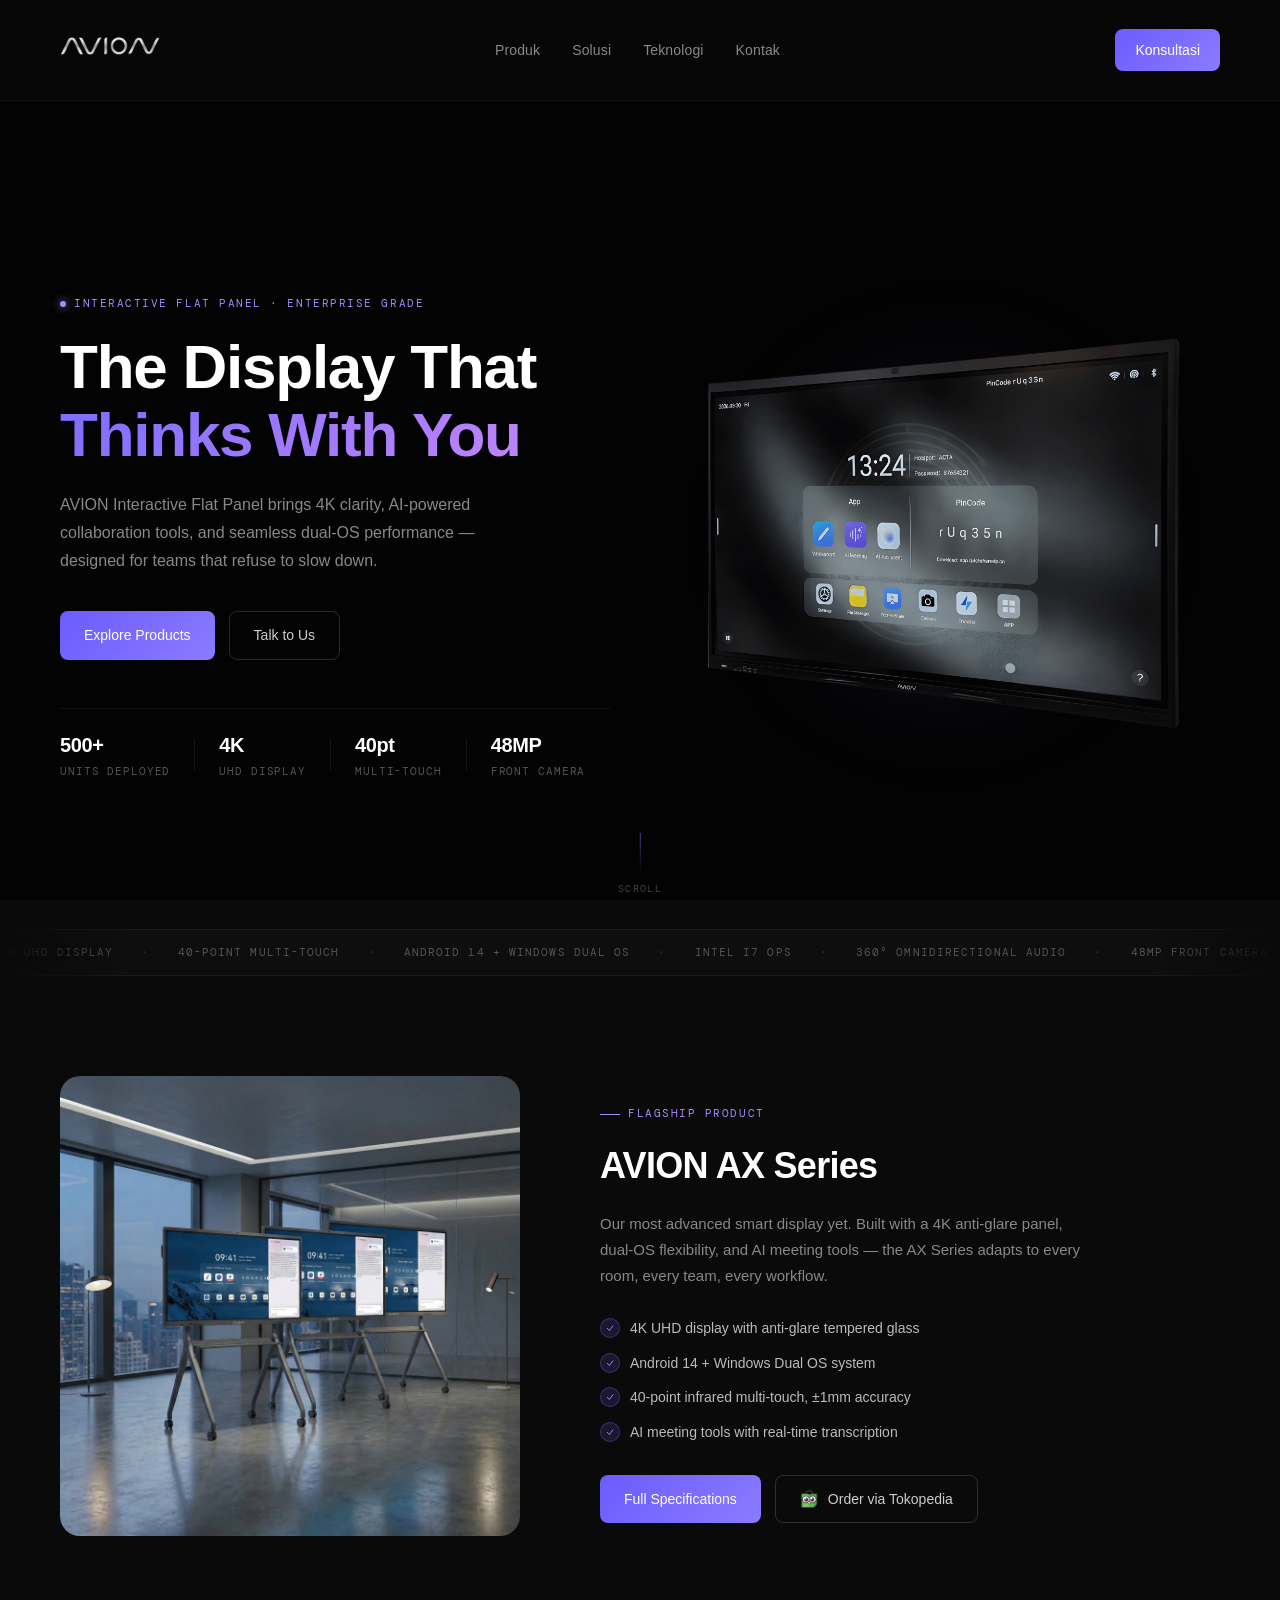
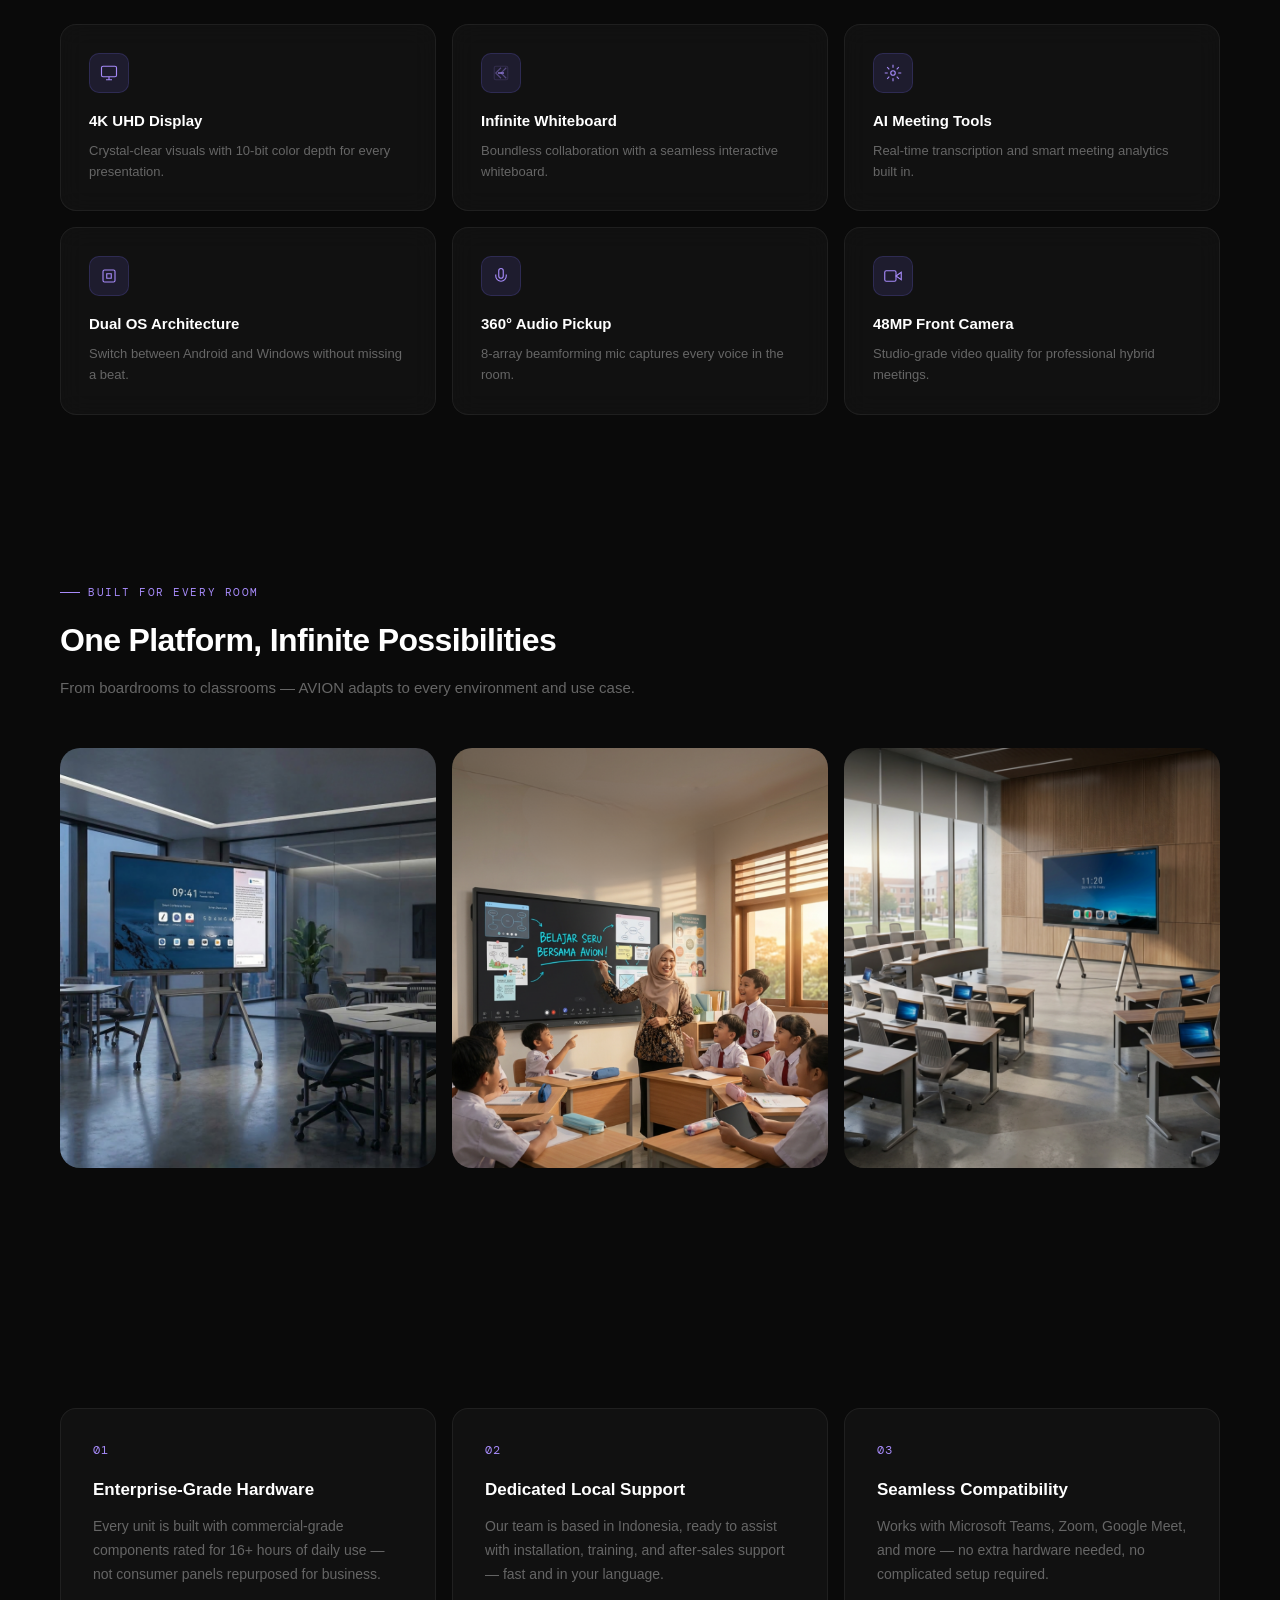
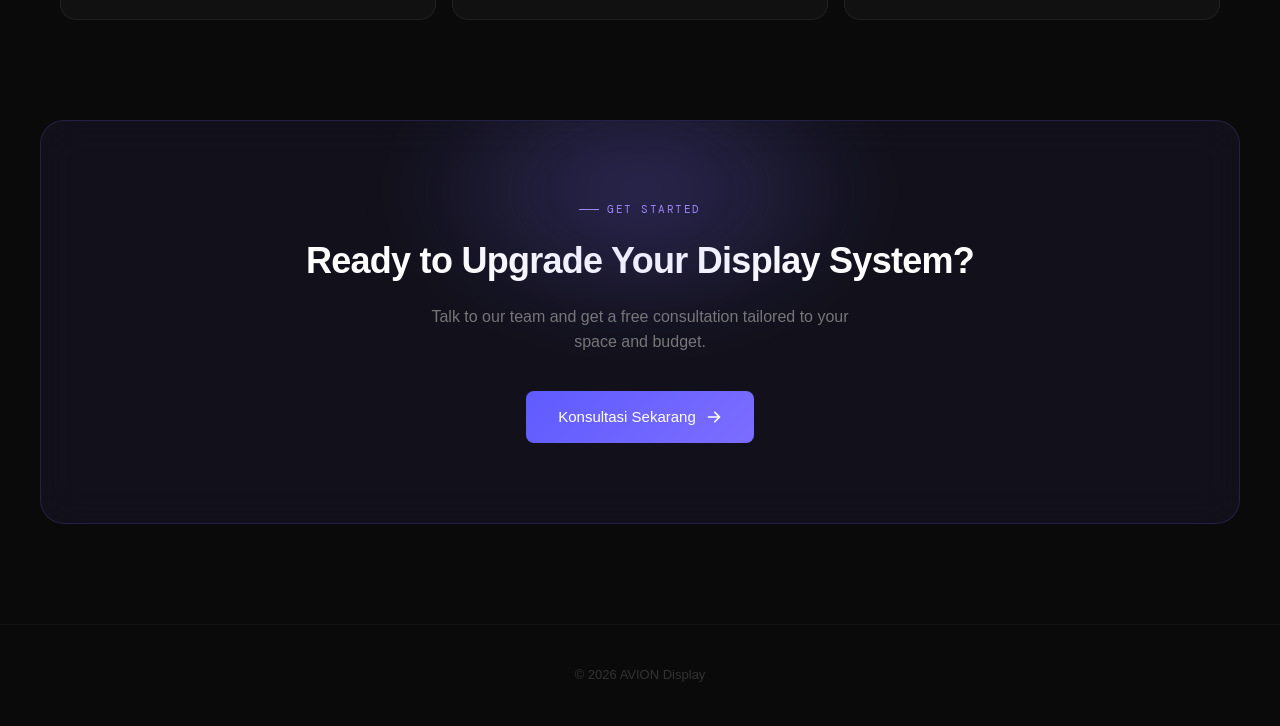
==== commit 1c944cae: "add product, solution, teknologi pages + nav links" ====
--- a/index.html
+++ b/index.html
@@ -1,411 +1,518 @@
 <!doctype html>
 <html lang="en">
-<head>
-  <meta charset="UTF-8" />
-  <meta name="viewport" content="width=device-width, initial-scale=1.0" />
-  <title>AVION Display — Smart Display for the Future of Collaboration</title>
-
-  <link rel="preconnect" href="https://fonts.googleapis.com">
-  <link href="https://fonts.googleapis.com/css2?family=DM+Mono:wght@400;500&display=swap" rel="stylesheet">
-
-  <link rel="stylesheet" href="css/style.css" />
-</head>
-
-<body>
-
-  <!-- GLOBAL BACKGROUND VIDEO -->
-  <video autoplay muted loop playsinline class="bg-video">
-    <source src="assets/video/tech background-dark.mp4" type="video/mp4">
-  </video>
-  <div class="bg-overlay"></div>
-
-  <!-- NAVBAR -->
-  <header>
-    <nav class="navbar">
-      <div class="logo">
-        <a href="index.html">
-          <img src="assets/image/NEW-AVION.png" alt="AVION Logo" />
-        </a>
+  <head>
+    <meta charset="UTF-8" />
+    <meta name="viewport" content="width=device-width, initial-scale=1.0" />
+    <title>AVION Display — Smart Display for the Future of Collaboration</title>
+
+    <link rel="preconnect" href="https://fonts.googleapis.com" />
+    <link
+      href="https://fonts.googleapis.com/css2?family=DM+Mono:wght@400;500&display=swap"
+      rel="stylesheet"
+    />
+
+    <link rel="stylesheet" href="css/style.css" />
+  </head>
+
+  <body>
+    <!-- GLOBAL BACKGROUND VIDEO -->
+    <video autoplay muted loop playsinline class="bg-video">
+      <source src="assets/video/tech background-dark.mp4" type="video/mp4" />
+    </video>
+    <div class="bg-overlay"></div>
+
+    <!-- NAVBAR -->
+    <header>
+      <nav class="navbar">
+        <div class="logo">
+          <a href="index.html">
+            <img src="assets/image/NEW-AVION.png" alt="AVION Logo" />
+          </a>
+        </div>
+
+        <ul class="nav-menu">
+          <li><a href="product.html">Produk</a></li>
+          <li><a href="solution.html">Solusi</a></li>
+          <li><a href="teknologi.html">Teknologi</a></li>
+          <li><a href="#">Kontak</a></li>
+        </ul>
+
+        <a
+          href="https://api.whatsapp.com/send/?phone=6281563905555&text=Halo,+saya+mau+bertanya+tentang+AVION+Display!"
+          target="_blank"
+          class="nav-cta"
+          >Konsultasi</a
+        >
+      </nav>
+    </header>
+
+    <main>
+      <!-- ── HERO ── -->
+      <section class="hero">
+        <div class="hero-content">
+          <div class="hero-text">
+            <div class="hero-eyebrow fade-up d1">
+              <span class="eyebrow-dot"></span>
+              Interactive Flat Panel · Enterprise Grade
+            </div>
+
+            <h1 class="fade-up d2">
+              The Display That<br />
+              <span class="gradient-text">Thinks With You</span>
+            </h1>
+
+            <p class="fade-up d3">
+              AVION Interactive Flat Panel brings 4K clarity, AI-powered
+              collaboration tools, and seamless dual-OS performance — designed
+              for teams that refuse to slow down.
+            </p>
+
+            <div class="hero-buttons fade-up d4">
+              <a href="product.html" class="primary-btn">Explore Products</a>
+              <a
+                href="https://api.whatsapp.com/send/?phone=6281563905555&text=Halo,+saya+mau+bertanya+tentang+AVION+Display!"
+                target="_blank"
+                class="secondary-btn"
+                >Talk to Us</a
+              >
+            </div>
+
+            <!-- TRUST STRIP -->
+            <div class="trust-strip fade-up d5">
+              <div class="trust-item">
+                <span class="trust-num">500+</span>
+                <span class="trust-label">Units Deployed</span>
+              </div>
+              <div class="trust-divider"></div>
+              <div class="trust-item">
+                <span class="trust-num">4K</span>
+                <span class="trust-label">UHD Display</span>
+              </div>
+              <div class="trust-divider"></div>
+              <div class="trust-item">
+                <span class="trust-num">40pt</span>
+                <span class="trust-label">Multi-touch</span>
+              </div>
+              <div class="trust-divider"></div>
+              <div class="trust-item">
+                <span class="trust-num">48MP</span>
+                <span class="trust-label">Front Camera</span>
+              </div>
+            </div>
+          </div>
+
+          <div class="hero-image fade-up d3">
+            <div class="hero-img-glow"></div>
+            <img
+              src="assets/image/AVION HOME.png"
+              alt="AVION Interactive Flat Panel"
+            />
+          </div>
+        </div>
+
+        <!-- SCROLL INDICATOR -->
+        <div class="scroll-indicator">
+          <div class="scroll-line"></div>
+          <span>Scroll</span>
+        </div>
+      </section>
+
+      <!-- ── MARQUEE TRUST BAR ── -->
+      <div class="marquee-wrap">
+        <div class="marquee-track">
+          <span>4K UHD Display</span>
+          <span class="marquee-dot">·</span>
+          <span>40-Point Multi-touch</span>
+          <span class="marquee-dot">·</span>
+          <span>Android 14 + Windows Dual OS</span>
+          <span class="marquee-dot">·</span>
+          <span>Intel i7 OPS</span>
+          <span class="marquee-dot">·</span>
+          <span>360° Omnidirectional Audio</span>
+          <span class="marquee-dot">·</span>
+          <span>48MP Front Camera</span>
+          <span class="marquee-dot">·</span>
+          <span>Infinite Whiteboard</span>
+          <span class="marquee-dot">·</span>
+          <span>4K Wireless Casting</span>
+          <span class="marquee-dot">·</span>
+          <!-- duplicate for seamless loop -->
+          <span>4K UHD Display</span>
+          <span class="marquee-dot">·</span>
+          <span>40-Point Multi-touch</span>
+          <span class="marquee-dot">·</span>
+          <span>Android 14 + Windows Dual OS</span>
+          <span class="marquee-dot">·</span>
+          <span>Intel i7 OPS</span>
+          <span class="marquee-dot">·</span>
+          <span>360° Omnidirectional Audio</span>
+          <span class="marquee-dot">·</span>
+          <span>48MP Front Camera</span>
+          <span class="marquee-dot">·</span>
+          <span>Infinite Whiteboard</span>
+          <span class="marquee-dot">·</span>
+          <span>4K Wireless Casting</span>
+          <span class="marquee-dot">·</span>
+        </div>
       </div>
 
-      <ul class="nav-menu">
-        <li><a href="#">Produk</a></li>
-        <li><a href="#">Solusi</a></li>
-        <li><a href="teknologi.html">Teknologi</a></li>
-        <li><a href="#">Kontak</a></li>
-      </ul>
-
-      <a href="https://api.whatsapp.com/send/?phone=6281563905555&text=Halo,+saya+mau+bertanya+tentang+AVION+Display!"
-         target="_blank"
-         class="nav-cta">Konsultasi</a>
-    </nav>
-  </header>
-
-  <main>
-
-    <!-- ── HERO ── -->
-    <section class="hero">
-      <div class="hero-content">
-
-        <div class="hero-text">
-          <div class="hero-eyebrow fade-up d1">
-            <span class="eyebrow-dot"></span>
-            Interactive Flat Panel · Enterprise Grade
-          </div>
-
-          <h1 class="fade-up d2">
-            The Display That<br>
-            <span class="gradient-text">Thinks With You</span>
-          </h1>
-
-          <p class="fade-up d3">
-            AVION Interactive Flat Panel brings 4K clarity, AI-powered collaboration tools,
-            and seamless dual-OS performance — designed for teams that refuse to slow down.
+      <!-- ── PRODUCT SERIES ── -->
+      <section class="series reveal-section">
+        <div class="series-container">
+          <div class="series-image scroll-reveal">
+            <img src="assets/image/AVION AX SERIES.png" alt="AVION AX Series" />
+          </div>
+
+          <div class="series-text scroll-reveal delay-1">
+            <div class="section-label">Flagship Product</div>
+            <h2>AVION AX Series</h2>
+            <p>
+              Our most advanced smart display yet. Built with a 4K anti-glare
+              panel, dual-OS flexibility, and AI meeting tools — the AX Series
+              adapts to every room, every team, every workflow.
+            </p>
+
+            <ul class="series-list">
+              <li>
+                <span class="list-icon">
+                  <svg
+                    viewBox="0 0 16 16"
+                    fill="none"
+                    stroke="currentColor"
+                    stroke-width="1.5"
+                  >
+                    <polyline points="3 8 7 12 13 4" />
+                  </svg>
+                </span>
+                4K UHD display with anti-glare tempered glass
+              </li>
+              <li>
+                <span class="list-icon">
+                  <svg
+                    viewBox="0 0 16 16"
+                    fill="none"
+                    stroke="currentColor"
+                    stroke-width="1.5"
+                  >
+                    <polyline points="3 8 7 12 13 4" />
+                  </svg>
+                </span>
+                Android 14 + Windows Dual OS system
+              </li>
+              <li>
+                <span class="list-icon">
+                  <svg
+                    viewBox="0 0 16 16"
+                    fill="none"
+                    stroke="currentColor"
+                    stroke-width="1.5"
+                  >
+                    <polyline points="3 8 7 12 13 4" />
+                  </svg>
+                </span>
+                40-point infrared multi-touch, ±1mm accuracy
+              </li>
+              <li>
+                <span class="list-icon">
+                  <svg
+                    viewBox="0 0 16 16"
+                    fill="none"
+                    stroke="currentColor"
+                    stroke-width="1.5"
+                  >
+                    <polyline points="3 8 7 12 13 4" />
+                  </svg>
+                </span>
+                AI meeting tools with real-time transcription
+              </li>
+            </ul>
+
+            <div class="series-actions">
+              <a href="teknologi.html" class="primary-btn"
+                >Full Specifications</a
+              >
+              <a
+                href="https://www.tokopedia.com/central-audio-visual/etalase/interactive-display"
+                target="_blank"
+                class="secondary-btn tokped"
+              >
+                <img src="assets/image/tokopedia-icon.png" class="btn-icon" />
+                Order via Tokopedia
+              </a>
+            </div>
+          </div>
+        </div>
+
+        <!-- FEATURE GRID -->
+        <div class="feature-grid">
+          <div class="feature-card scroll-reveal delay-1">
+            <div class="feature-icon">
+              <svg
+                viewBox="0 0 24 24"
+                fill="none"
+                stroke="currentColor"
+                stroke-width="1.5"
+              >
+                <rect x="2" y="3" width="20" height="14" rx="2" />
+                <path d="M8 21h8M12 17v4" />
+              </svg>
+            </div>
+            <h3>4K UHD Display</h3>
+            <p>
+              Crystal-clear visuals with 10-bit color depth for every
+              presentation.
+            </p>
+          </div>
+
+          <div class="feature-card scroll-reveal delay-2">
+            <div class="feature-icon">
+              <svg
+                viewBox="0 0 24 24"
+                fill="none"
+                stroke="currentColor"
+                stroke-width="1.5"
+              >
+                <path d="M12 19l-7-7 7-7M19 19l-7-7 7-7" opacity=".4" />
+                <rect x="3" y="3" width="18" height="18" rx="2" opacity=".15" />
+                <path d="M8 12h8" />
+              </svg>
+            </div>
+            <h3>Infinite Whiteboard</h3>
+            <p>
+              Boundless collaboration with a seamless interactive whiteboard.
+            </p>
+          </div>
+
+          <div class="feature-card scroll-reveal delay-3">
+            <div class="feature-icon">
+              <svg
+                viewBox="0 0 24 24"
+                fill="none"
+                stroke="currentColor"
+                stroke-width="1.5"
+              >
+                <circle cx="12" cy="12" r="3" />
+                <path
+                  d="M12 1v4M12 19v4M4.22 4.22l2.83 2.83M16.95 16.95l2.83 2.83M1 12h4M19 12h4M4.22 19.78l2.83-2.83M16.95 7.05l2.83-2.83"
+                />
+              </svg>
+            </div>
+            <h3>AI Meeting Tools</h3>
+            <p>Real-time transcription and smart meeting analytics built in.</p>
+          </div>
+
+          <div class="feature-card scroll-reveal delay-1">
+            <div class="feature-icon">
+              <svg
+                viewBox="0 0 24 24"
+                fill="none"
+                stroke="currentColor"
+                stroke-width="1.5"
+              >
+                <rect x="4" y="4" width="16" height="16" rx="2" />
+                <path d="M9 9h6v6H9z" />
+              </svg>
+            </div>
+            <h3>Dual OS Architecture</h3>
+            <p>Switch between Android and Windows without missing a beat.</p>
+          </div>
+
+          <div class="feature-card scroll-reveal delay-2">
+            <div class="feature-icon">
+              <svg
+                viewBox="0 0 24 24"
+                fill="none"
+                stroke="currentColor"
+                stroke-width="1.5"
+              >
+                <path
+                  d="M12 2a3 3 0 0 1 3 3v7a3 3 0 0 1-6 0V5a3 3 0 0 1 3-3z"
+                />
+                <path d="M19 10v2a7 7 0 0 1-14 0v-2" />
+              </svg>
+            </div>
+            <h3>360° Audio Pickup</h3>
+            <p>8-array beamforming mic captures every voice in the room.</p>
+          </div>
+
+          <div class="feature-card scroll-reveal delay-3">
+            <div class="feature-icon">
+              <svg
+                viewBox="0 0 24 24"
+                fill="none"
+                stroke="currentColor"
+                stroke-width="1.5"
+              >
+                <path d="M23 7l-7 5 7 5V7z" />
+                <rect x="1" y="5" width="15" height="14" rx="2" />
+              </svg>
+            </div>
+            <h3>48MP Front Camera</h3>
+            <p>Studio-grade video quality for professional hybrid meetings.</p>
+          </div>
+        </div>
+      </section>
+
+      <!-- ── USE CASE ── -->
+      <section class="use-case">
+        <div class="use-header scroll-reveal">
+          <div class="section-label">Built for Every Room</div>
+          <h2>One Platform, Infinite Possibilities</h2>
+          <p>
+            From boardrooms to classrooms — AVION adapts to every environment
+            and use case.
           </p>
-
-          <div class="hero-buttons fade-up d4">
-            <a href="product.html" class="primary-btn">Explore Products</a>
-            <a href="https://api.whatsapp.com/send/?phone=6281563905555&text=Halo,+saya+mau+bertanya+tentang+AVION+Display!"
-               target="_blank"
-               class="secondary-btn">Talk to Us</a>
-          </div>
-
-          <!-- TRUST STRIP -->
-          <div class="trust-strip fade-up d5">
-            <div class="trust-item">
-              <span class="trust-num">500+</span>
-              <span class="trust-label">Units Deployed</span>
-            </div>
-            <div class="trust-divider"></div>
-            <div class="trust-item">
-              <span class="trust-num">4K</span>
-              <span class="trust-label">UHD Display</span>
-            </div>
-            <div class="trust-divider"></div>
-            <div class="trust-item">
-              <span class="trust-num">40pt</span>
-              <span class="trust-label">Multi-touch</span>
-            </div>
-            <div class="trust-divider"></div>
-            <div class="trust-item">
-              <span class="trust-num">48MP</span>
-              <span class="trust-label">Front Camera</span>
-            </div>
-          </div>
-        </div>
-
-        <div class="hero-image fade-up d3">
-          <div class="hero-img-glow"></div>
-          <img src="assets/image/AVION HOME.png" alt="AVION Interactive Flat Panel" />
-        </div>
-
-      </div>
-
-      <!-- SCROLL INDICATOR -->
-      <div class="scroll-indicator">
-        <div class="scroll-line"></div>
-        <span>Scroll</span>
-      </div>
-    </section>
-
-    <!-- ── MARQUEE TRUST BAR ── -->
-    <div class="marquee-wrap">
-      <div class="marquee-track">
-        <span>4K UHD Display</span>
-        <span class="marquee-dot">·</span>
-        <span>40-Point Multi-touch</span>
-        <span class="marquee-dot">·</span>
-        <span>Android 14 + Windows Dual OS</span>
-        <span class="marquee-dot">·</span>
-        <span>Intel i7 OPS</span>
-        <span class="marquee-dot">·</span>
-        <span>360° Omnidirectional Audio</span>
-        <span class="marquee-dot">·</span>
-        <span>48MP Front Camera</span>
-        <span class="marquee-dot">·</span>
-        <span>Infinite Whiteboard</span>
-        <span class="marquee-dot">·</span>
-        <span>4K Wireless Casting</span>
-        <span class="marquee-dot">·</span>
-        <!-- duplicate for seamless loop -->
-        <span>4K UHD Display</span>
-        <span class="marquee-dot">·</span>
-        <span>40-Point Multi-touch</span>
-        <span class="marquee-dot">·</span>
-        <span>Android 14 + Windows Dual OS</span>
-        <span class="marquee-dot">·</span>
-        <span>Intel i7 OPS</span>
-        <span class="marquee-dot">·</span>
-        <span>360° Omnidirectional Audio</span>
-        <span class="marquee-dot">·</span>
-        <span>48MP Front Camera</span>
-        <span class="marquee-dot">·</span>
-        <span>Infinite Whiteboard</span>
-        <span class="marquee-dot">·</span>
-        <span>4K Wireless Casting</span>
-        <span class="marquee-dot">·</span>
-      </div>
-    </div>
-
-    <!-- ── PRODUCT SERIES ── -->
-    <section class="series reveal-section">
-      <div class="series-container">
-
-        <div class="series-image scroll-reveal">
-          <img src="assets/image/AVION AX SERIES.png" alt="AVION AX Series" />
-        </div>
-
-        <div class="series-text scroll-reveal delay-1">
-          <div class="section-label">Flagship Product</div>
-          <h2>AVION AX Series</h2>
+        </div>
+
+        <div class="use-container">
+          <div class="use-card scroll-reveal delay-1">
+            <img
+              src="assets/image/Corporate Meeting AVION.jpg"
+              alt="Corporate Meeting"
+            />
+            <div class="use-overlay">
+              <div class="use-tag">Corporate Meeting</div>
+              <h3>Where Decisions Get Made</h3>
+              <p>
+                Elevate every boardroom session with interactive presentations,
+                real-time collaboration, and seamless system integration.
+              </p>
+            </div>
+          </div>
+
+          <div class="use-card scroll-reveal delay-2">
+            <img src="assets/image/Education AVION.png" alt="Education" />
+            <div class="use-overlay">
+              <div class="use-tag">Education</div>
+              <h3>Learning That Sticks</h3>
+              <p>
+                Create immersive lessons with direct interaction, vivid visuals,
+                and modern teaching tools that keep students engaged.
+              </p>
+            </div>
+          </div>
+
+          <div class="use-card scroll-reveal delay-3">
+            <img
+              src="assets/image/Training Room AVION.jpg"
+              alt="Training Room"
+            />
+            <div class="use-overlay">
+              <div class="use-tag">Training Room</div>
+              <h3>Train Smarter, Not Harder</h3>
+              <p>
+                Support hybrid training sessions with flexible display systems,
+                interactive content, and crystal-clear audio for every
+                participant.
+              </p>
+            </div>
+          </div>
+        </div>
+      </section>
+
+      <!-- ── WHY AVION ── -->
+      <section class="why-section">
+        <div class="why-header scroll-reveal">
+          <div class="section-label">Why AVION</div>
+          <h2>Built on Trust, Backed by Technology</h2>
+        </div>
+
+        <div class="why-grid">
+          <div class="why-card scroll-reveal delay-1">
+            <div class="why-num">01</div>
+            <h3>Enterprise-Grade Hardware</h3>
+            <p>
+              Every unit is built with commercial-grade components rated for 16+
+              hours of daily use — not consumer panels repurposed for business.
+            </p>
+          </div>
+          <div class="why-card scroll-reveal delay-2">
+            <div class="why-num">02</div>
+            <h3>Dedicated Local Support</h3>
+            <p>
+              Our team is based in Indonesia, ready to assist with installation,
+              training, and after-sales support — fast and in your language.
+            </p>
+          </div>
+          <div class="why-card scroll-reveal delay-3">
+            <div class="why-num">03</div>
+            <h3>Seamless Compatibility</h3>
+            <p>
+              Works with Microsoft Teams, Zoom, Google Meet, and more — no extra
+              hardware needed, no complicated setup required.
+            </p>
+          </div>
+        </div>
+      </section>
+
+      <!-- ── CTA ── -->
+      <section class="cta scroll-reveal">
+        <div class="cta-inner-home">
+          <div class="cta-glow"></div>
+          <div
+            class="section-label"
+            style="justify-content: center; display: flex"
+          >
+            Get Started
+          </div>
+          <h2>Ready to Upgrade Your Display System?</h2>
           <p>
-            Our most advanced smart display yet. Built with a 4K anti-glare panel,
-            dual-OS flexibility, and AI meeting tools — the AX Series adapts to
-            every room, every team, every workflow.
+            Talk to our team and get a free consultation tailored to your space
+            and budget.
           </p>
-
-          <ul class="series-list">
-            <li>
-              <span class="list-icon">
-                <svg viewBox="0 0 16 16" fill="none" stroke="currentColor" stroke-width="1.5">
-                  <polyline points="3 8 7 12 13 4"/>
-                </svg>
-              </span>
-              4K UHD display with anti-glare tempered glass
-            </li>
-            <li>
-              <span class="list-icon">
-                <svg viewBox="0 0 16 16" fill="none" stroke="currentColor" stroke-width="1.5">
-                  <polyline points="3 8 7 12 13 4"/>
-                </svg>
-              </span>
-              Android 14 + Windows Dual OS system
-            </li>
-            <li>
-              <span class="list-icon">
-                <svg viewBox="0 0 16 16" fill="none" stroke="currentColor" stroke-width="1.5">
-                  <polyline points="3 8 7 12 13 4"/>
-                </svg>
-              </span>
-              40-point infrared multi-touch, ±1mm accuracy
-            </li>
-            <li>
-              <span class="list-icon">
-                <svg viewBox="0 0 16 16" fill="none" stroke="currentColor" stroke-width="1.5">
-                  <polyline points="3 8 7 12 13 4"/>
-                </svg>
-              </span>
-              AI meeting tools with real-time transcription
-            </li>
-          </ul>
-
-          <div class="series-actions">
-            <a href="teknologi.html" class="primary-btn">Full Specifications</a>
-            <a href="https://www.tokopedia.com/central-audio-visual/etalase/interactive-display"
-               target="_blank"
-               class="secondary-btn tokped">
-              <img src="assets/image/tokopedia-icon.png" class="btn-icon">
-              Order via Tokopedia
-            </a>
-          </div>
-        </div>
-
-      </div>
-
-      <!-- FEATURE GRID -->
-      <div class="feature-grid">
-        <div class="feature-card scroll-reveal delay-1">
-          <div class="feature-icon">
-            <svg viewBox="0 0 24 24" fill="none" stroke="currentColor" stroke-width="1.5">
-              <rect x="2" y="3" width="20" height="14" rx="2"/>
-              <path d="M8 21h8M12 17v4"/>
+          <a
+            href="https://api.whatsapp.com/send/?phone=6281563905555&text=Halo,+saya+mau+bertanya+tentang+AVION+Display!"
+            target="_blank"
+            class="cta-btn"
+          >
+            Konsultasi Sekarang
+            <svg viewBox="0 0 20 20" fill="currentColor" width="16" height="16">
+              <path
+                fill-rule="evenodd"
+                d="M10.293 3.293a1 1 0 011.414 0l6 6a1 1 0 010 1.414l-6 6a1 1 0 01-1.414-1.414L14.586 11H3a1 1 0 110-2h11.586l-4.293-4.293a1 1 0 010-1.414z"
+              />
             </svg>
-          </div>
-          <h3>4K UHD Display</h3>
-          <p>Crystal-clear visuals with 10-bit color depth for every presentation.</p>
-        </div>
-
-        <div class="feature-card scroll-reveal delay-2">
-          <div class="feature-icon">
-            <svg viewBox="0 0 24 24" fill="none" stroke="currentColor" stroke-width="1.5">
-              <path d="M12 19l-7-7 7-7M19 19l-7-7 7-7" opacity=".4"/>
-              <rect x="3" y="3" width="18" height="18" rx="2" opacity=".15"/>
-              <path d="M8 12h8"/>
-            </svg>
-          </div>
-          <h3>Infinite Whiteboard</h3>
-          <p>Boundless collaboration with a seamless interactive whiteboard.</p>
-        </div>
-
-        <div class="feature-card scroll-reveal delay-3">
-          <div class="feature-icon">
-            <svg viewBox="0 0 24 24" fill="none" stroke="currentColor" stroke-width="1.5">
-              <circle cx="12" cy="12" r="3"/>
-              <path d="M12 1v4M12 19v4M4.22 4.22l2.83 2.83M16.95 16.95l2.83 2.83M1 12h4M19 12h4M4.22 19.78l2.83-2.83M16.95 7.05l2.83-2.83"/>
-            </svg>
-          </div>
-          <h3>AI Meeting Tools</h3>
-          <p>Real-time transcription and smart meeting analytics built in.</p>
-        </div>
-
-        <div class="feature-card scroll-reveal delay-1">
-          <div class="feature-icon">
-            <svg viewBox="0 0 24 24" fill="none" stroke="currentColor" stroke-width="1.5">
-              <rect x="4" y="4" width="16" height="16" rx="2"/>
-              <path d="M9 9h6v6H9z"/>
-            </svg>
-          </div>
-          <h3>Dual OS Architecture</h3>
-          <p>Switch between Android and Windows without missing a beat.</p>
-        </div>
-
-        <div class="feature-card scroll-reveal delay-2">
-          <div class="feature-icon">
-            <svg viewBox="0 0 24 24" fill="none" stroke="currentColor" stroke-width="1.5">
-              <path d="M12 2a3 3 0 0 1 3 3v7a3 3 0 0 1-6 0V5a3 3 0 0 1 3-3z"/>
-              <path d="M19 10v2a7 7 0 0 1-14 0v-2"/>
-            </svg>
-          </div>
-          <h3>360° Audio Pickup</h3>
-          <p>8-array beamforming mic captures every voice in the room.</p>
-        </div>
-
-        <div class="feature-card scroll-reveal delay-3">
-          <div class="feature-icon">
-            <svg viewBox="0 0 24 24" fill="none" stroke="currentColor" stroke-width="1.5">
-              <path d="M23 7l-7 5 7 5V7z"/>
-              <rect x="1" y="5" width="15" height="14" rx="2"/>
-            </svg>
-          </div>
-          <h3>48MP Front Camera</h3>
-          <p>Studio-grade video quality for professional hybrid meetings.</p>
-        </div>
-      </div>
-    </section>
-
-    <!-- ── USE CASE ── -->
-    <section class="use-case">
-      <div class="use-header scroll-reveal">
-        <div class="section-label">Built for Every Room</div>
-        <h2>One Platform, Infinite Possibilities</h2>
-        <p>From boardrooms to classrooms — AVION adapts to every environment and use case.</p>
-      </div>
-
-      <div class="use-container">
-
-        <div class="use-card scroll-reveal delay-1">
-          <img src="assets/image/Corporate Meeting AVION.jpg" alt="Corporate Meeting" />
-          <div class="use-overlay">
-            <div class="use-tag">Corporate Meeting</div>
-            <h3>Where Decisions Get Made</h3>
-            <p>Elevate every boardroom session with interactive presentations,
-               real-time collaboration, and seamless system integration.</p>
-          </div>
-        </div>
-
-        <div class="use-card scroll-reveal delay-2">
-          <img src="assets/image/Education AVION.png" alt="Education" />
-          <div class="use-overlay">
-            <div class="use-tag">Education</div>
-            <h3>Learning That Sticks</h3>
-            <p>Create immersive lessons with direct interaction, vivid visuals,
-               and modern teaching tools that keep students engaged.</p>
-          </div>
-        </div>
-
-        <div class="use-card scroll-reveal delay-3">
-          <img src="assets/image/Training Room AVION.jpg" alt="Training Room" />
-          <div class="use-overlay">
-            <div class="use-tag">Training Room</div>
-            <h3>Train Smarter, Not Harder</h3>
-            <p>Support hybrid training sessions with flexible display systems,
-               interactive content, and crystal-clear audio for every participant.</p>
-          </div>
-        </div>
-
-      </div>
-    </section>
-
-    <!-- ── WHY AVION ── -->
-    <section class="why-section">
-      <div class="why-header scroll-reveal">
-        <div class="section-label">Why AVION</div>
-        <h2>Built on Trust, Backed by Technology</h2>
-      </div>
-
-      <div class="why-grid">
-        <div class="why-card scroll-reveal delay-1">
-          <div class="why-num">01</div>
-          <h3>Enterprise-Grade Hardware</h3>
-          <p>Every unit is built with commercial-grade components rated for 16+ hours of daily use — not consumer panels repurposed for business.</p>
-        </div>
-        <div class="why-card scroll-reveal delay-2">
-          <div class="why-num">02</div>
-          <h3>Dedicated Local Support</h3>
-          <p>Our team is based in Indonesia, ready to assist with installation, training, and after-sales support — fast and in your language.</p>
-        </div>
-        <div class="why-card scroll-reveal delay-3">
-          <div class="why-num">03</div>
-          <h3>Seamless Compatibility</h3>
-          <p>Works with Microsoft Teams, Zoom, Google Meet, and more — no extra hardware needed, no complicated setup required.</p>
-        </div>
-      </div>
-    </section>
-
-    <!-- ── CTA ── -->
-    <section class="cta scroll-reveal">
-      <div class="cta-inner-home">
-        <div class="cta-glow"></div>
-        <div class="section-label" style="justify-content:center; display:flex;">Get Started</div>
-        <h2>Ready to Upgrade Your Display System?</h2>
-        <p>Talk to our team and get a free consultation tailored to your space and budget.</p>
-        <a href="https://api.whatsapp.com/send/?phone=6281563905555&text=Halo,+saya+mau+bertanya+tentang+AVION+Display!"
-           target="_blank"
-           class="cta-btn">
-          Konsultasi Sekarang
-          <svg viewBox="0 0 20 20" fill="currentColor" width="16" height="16">
-            <path fill-rule="evenodd" d="M10.293 3.293a1 1 0 011.414 0l6 6a1 1 0 010 1.414l-6 6a1 1 0 01-1.414-1.414L14.586 11H3a1 1 0 110-2h11.586l-4.293-4.293a1 1 0 010-1.414z"/>
-          </svg>
-        </a>
-      </div>
-    </section>
-
-  </main>
-
-  <footer>
-    <p>© 2026 AVION Display</p>
-  </footer>
-
-  <script>
-    // ── SCROLL REVEAL ──
-    const revealObserver = new IntersectionObserver((entries) => {
-      entries.forEach(entry => {
-        if (entry.isIntersecting) {
-          entry.target.classList.add('revealed');
-          revealObserver.unobserve(entry.target);
+          </a>
+        </div>
+      </section>
+    </main>
+
+    <footer>
+      <p>© 2026 AVION Display</p>
+    </footer>
+
+    <script>
+      // ── SCROLL REVEAL ──
+      const revealObserver = new IntersectionObserver(
+        (entries) => {
+          entries.forEach((entry) => {
+            if (entry.isIntersecting) {
+              entry.target.classList.add("revealed");
+              revealObserver.unobserve(entry.target);
+            }
+          });
+        },
+        { threshold: 0.12 },
+      );
+
+      document.querySelectorAll(".scroll-reveal").forEach((el) => {
+        revealObserver.observe(el);
+      });
+
+      // ── NAVBAR SCROLL SHADOW ──
+      const header = document.querySelector("header");
+      window.addEventListener("scroll", () => {
+        header.classList.toggle("scrolled", window.scrollY > 40);
+      });
+
+      // ── PARALLAX HERO IMAGE ──
+      const heroImg = document.querySelector(".hero-image");
+      window.addEventListener("scroll", () => {
+        if (heroImg) {
+          const scrollY = window.scrollY;
+          heroImg.style.transform = `translateY(${scrollY * 0.08}px)`;
         }
       });
-    }, { threshold: 0.12 });
-
-    document.querySelectorAll('.scroll-reveal').forEach(el => {
-      revealObserver.observe(el);
-    });
-
-    // ── NAVBAR SCROLL SHADOW ──
-    const header = document.querySelector('header');
-    window.addEventListener('scroll', () => {
-      header.classList.toggle('scrolled', window.scrollY > 40);
-    });
-
-    // ── PARALLAX HERO IMAGE ──
-    const heroImg = document.querySelector('.hero-image');
-    window.addEventListener('scroll', () => {
-      if (heroImg) {
-        const scrollY = window.scrollY;
-        heroImg.style.transform = `translateY(${scrollY * 0.08}px)`;
-      }
-    });
-  </script>
-
-</body>
-</html>+    </script>
+  </body>
+</html>
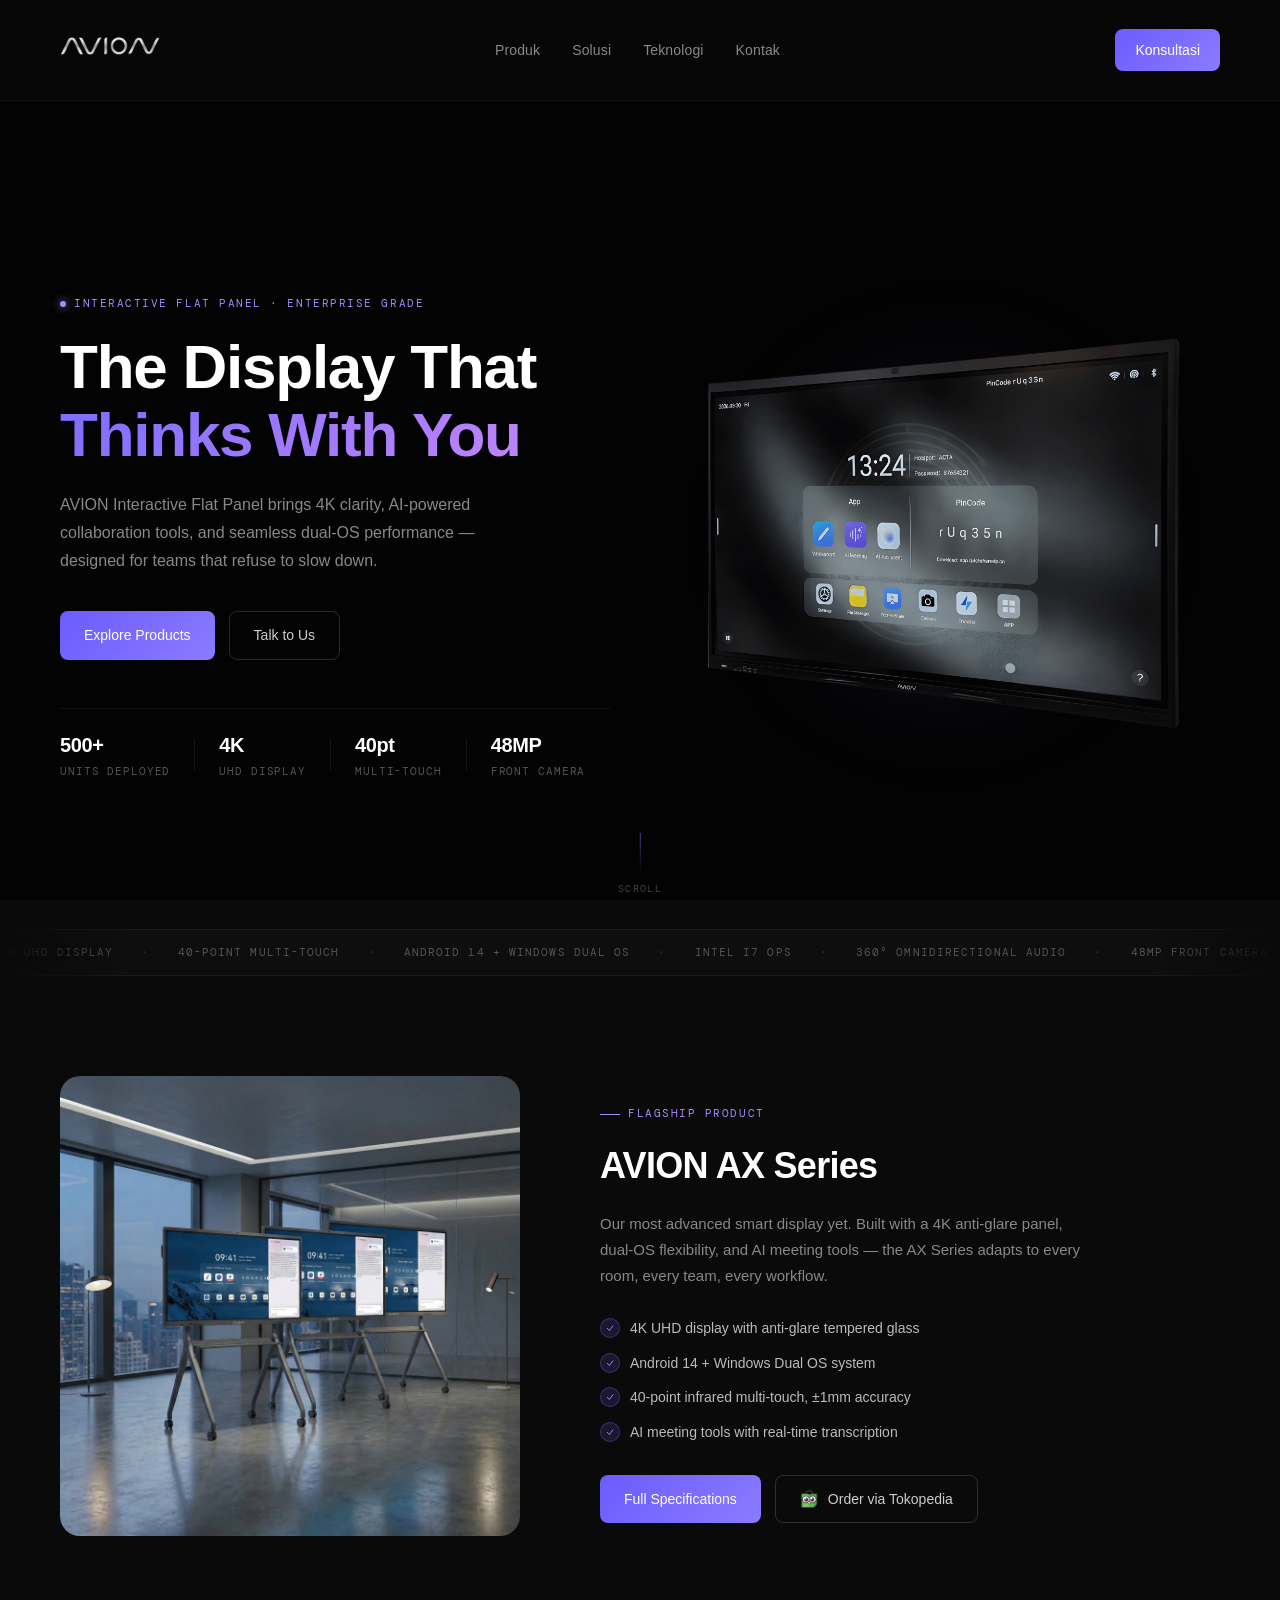
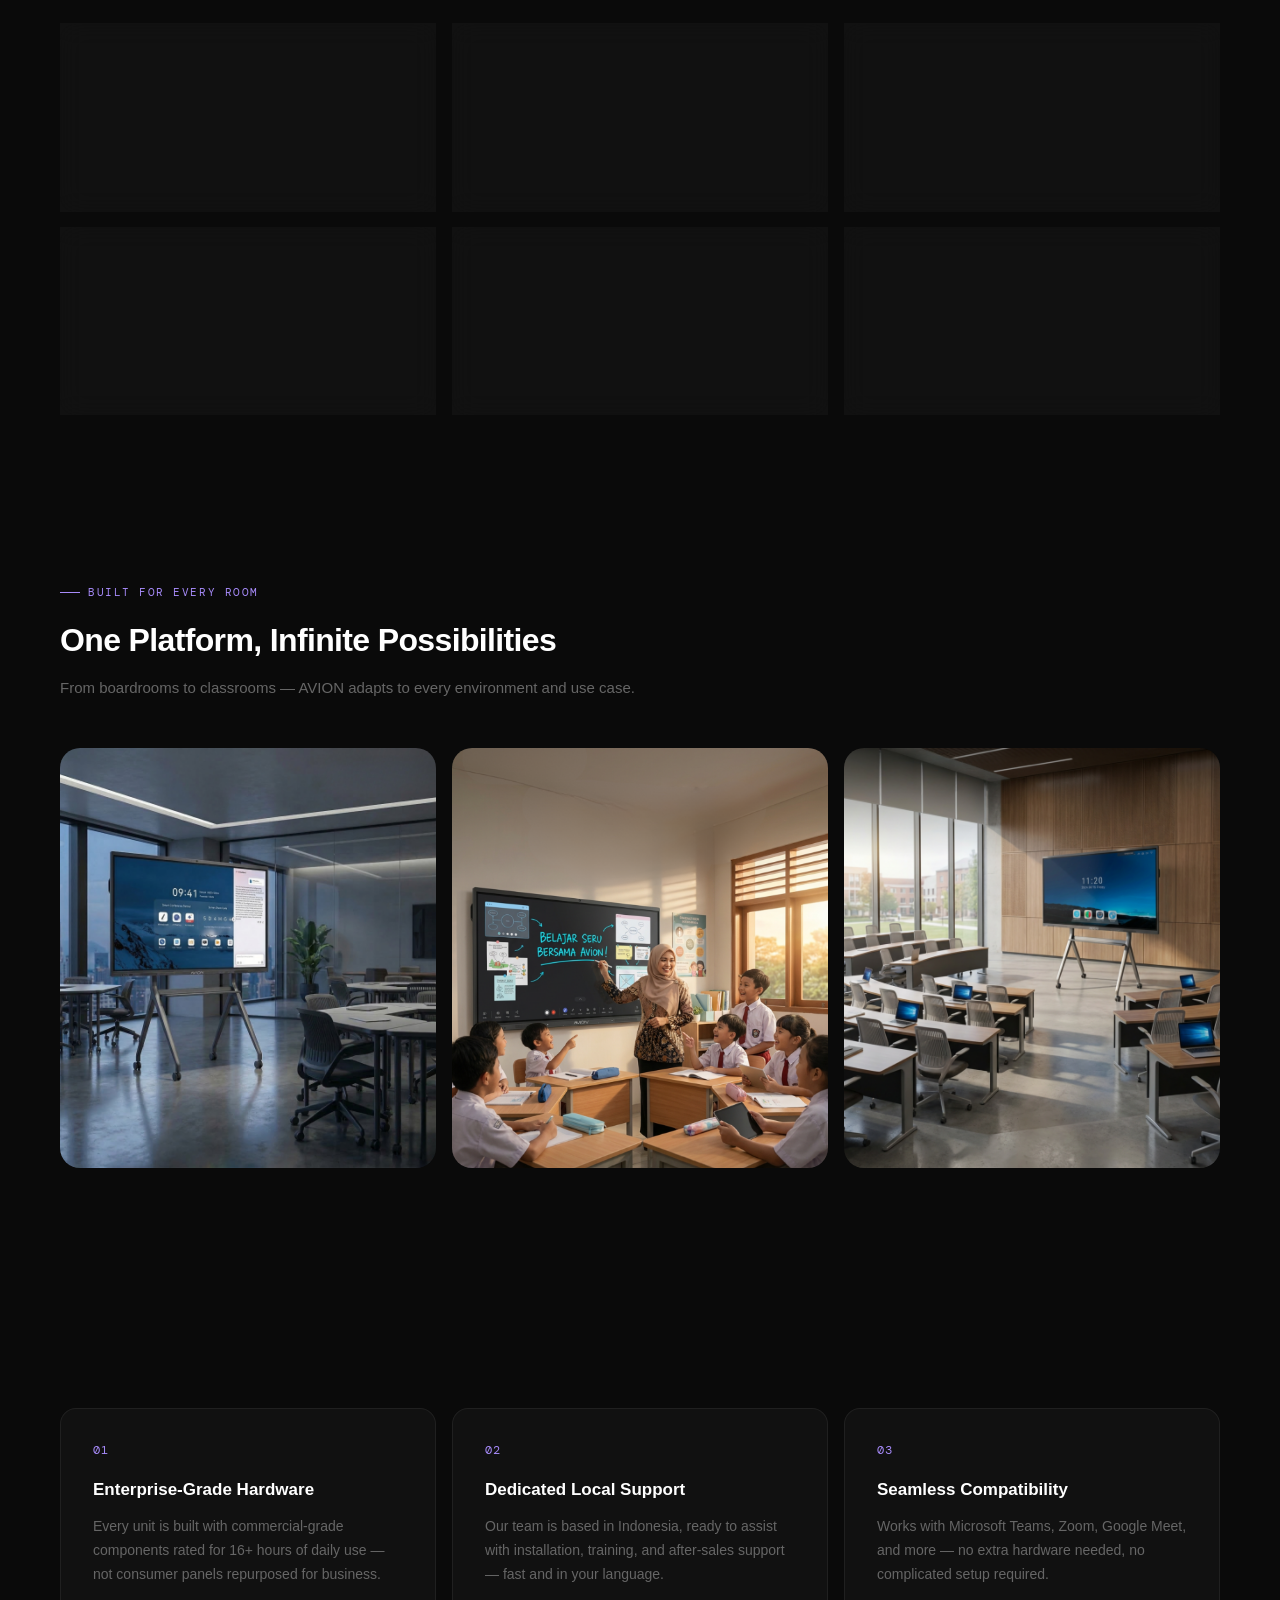
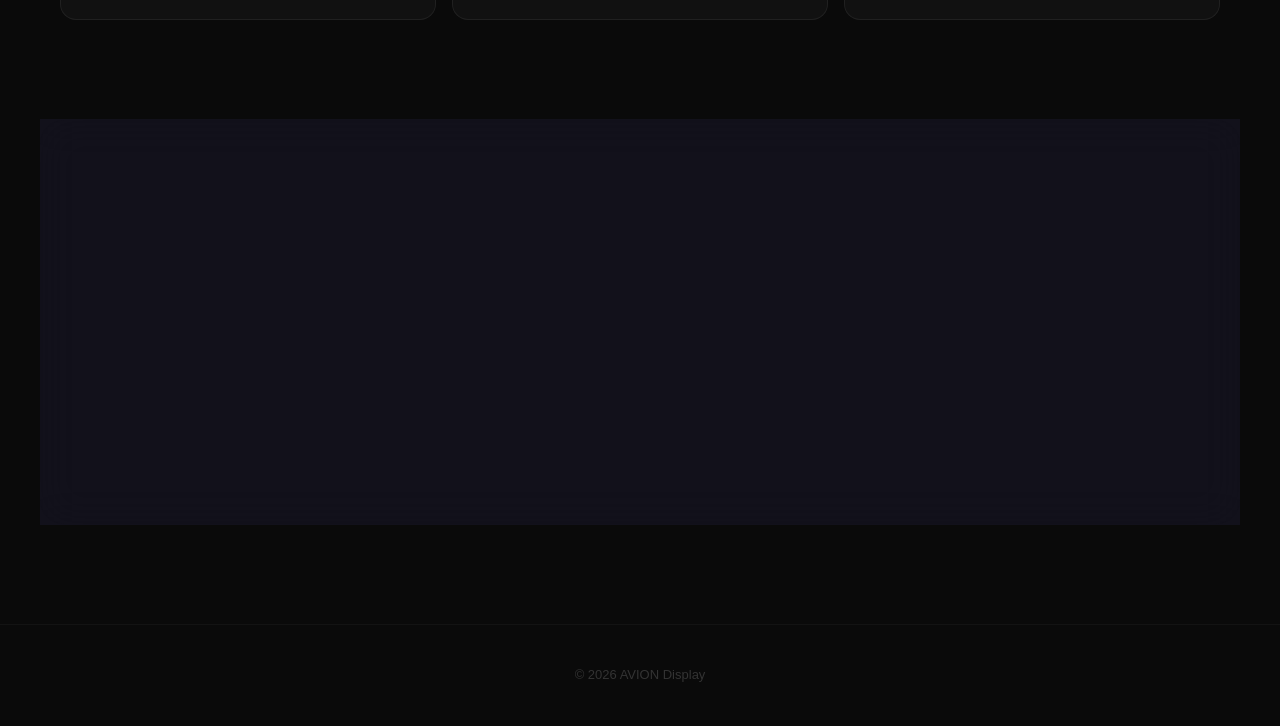
==== commit b6f4a896: "add kontak.html & update mobile responsive" ====
--- a/index.html
+++ b/index.html
@@ -34,7 +34,7 @@
           <li><a href="product.html">Produk</a></li>
           <li><a href="solution.html">Solusi</a></li>
           <li><a href="teknologi.html">Teknologi</a></li>
-          <li><a href="#">Kontak</a></li>
+          <li><a href="kontak.html">Kontak</a></li>
         </ul>
 
         <a
@@ -43,8 +43,31 @@
           class="nav-cta"
           >Konsultasi</a
         >
+
+        <!-- HAMBURGER -->
+        <button class="hamburger" id="hamburger" aria-label="Menu">
+          <span></span>
+          <span></span>
+          <span></span>
+        </button>
       </nav>
     </header>
+
+    <!-- MOBILE NAV DRAWER -->
+    <div class="nav-drawer" id="navDrawer">
+      <ul>
+        <li><a href="product.html">Produk</a></li>
+        <li><a href="solution.html">Solusi</a></li>
+        <li><a href="teknologi.html">Teknologi</a></li>
+        <li><a href="kontak.html">Kontak</a></li>
+      </ul>
+      <a
+        href="https://api.whatsapp.com/send/?phone=6281563905555&text=Halo,+saya+mau+bertanya+tentang+AVION+Display!"
+        target="_blank"
+        class="nav-drawer-cta"
+        >Konsultasi</a
+      >
+    </div>
 
     <main>
       <!-- ── HERO ── -->
@@ -514,5 +537,26 @@
         }
       });
     </script>
+
+    <script>
+      const hamburger = document.getElementById("hamburger");
+      const navDrawer = document.getElementById("navDrawer");
+
+      hamburger.addEventListener("click", () => {
+        const isOpen = navDrawer.classList.toggle("open");
+        hamburger.classList.toggle("open", isOpen);
+        navDrawer.style.display = isOpen ? "flex" : "none";
+        document.body.style.overflow = isOpen ? "hidden" : "";
+      });
+
+      navDrawer.querySelectorAll("a").forEach((link) => {
+        link.addEventListener("click", () => {
+          navDrawer.classList.remove("open");
+          hamburger.classList.remove("open");
+          navDrawer.style.display = "none";
+          document.body.style.overflow = "";
+        });
+      });
+    </script>
   </body>
 </html>
--- a/css/style.css
+++ b/css/style.css
@@ -862,3 +862,346 @@
   border-top: 1px solid rgba(255, 255, 255, 0.04);
   font-size: 13px;
 }
+
+/* ══════════════════════════════════════════════
+   HAMBURGER MENU
+══════════════════════════════════════════════ */
+
+.hamburger {
+  display: none;
+  flex-direction: column;
+  justify-content: center;
+  gap: 5px;
+  width: 36px;
+  height: 36px;
+  cursor: pointer;
+  background: none;
+  border: none;
+  padding: 4px;
+  z-index: 1100;
+}
+
+.hamburger span {
+  display: block;
+  width: 100%;
+  height: 2px;
+  background: #fff;
+  border-radius: 2px;
+  transition:
+    transform 0.3s ease,
+    opacity 0.3s ease;
+  transform-origin: center;
+}
+
+/* Animate to X when open */
+.hamburger.open span:nth-child(1) {
+  transform: translateY(7px) rotate(45deg);
+}
+.hamburger.open span:nth-child(2) {
+  opacity: 0;
+  transform: scaleX(0);
+}
+.hamburger.open span:nth-child(3) {
+  transform: translateY(-7px) rotate(-45deg);
+}
+
+/* MOBILE NAV DRAWER */
+.nav-drawer {
+  display: none;
+  position: fixed;
+  top: 0;
+  left: 0;
+  width: 100%;
+  height: 100%;
+  background: rgba(8, 8, 12, 0.97);
+  backdrop-filter: blur(20px);
+  -webkit-backdrop-filter: blur(20px);
+  z-index: 999;
+  flex-direction: column;
+  align-items: center;
+  justify-content: center;
+  gap: 0;
+  opacity: 0;
+  transition: opacity 0.3s ease;
+  pointer-events: none;
+}
+
+.nav-drawer.open {
+  opacity: 1;
+  pointer-events: all;
+}
+
+.nav-drawer ul {
+  list-style: none;
+  display: flex;
+  flex-direction: column;
+  align-items: center;
+  gap: 8px;
+  margin-bottom: 40px;
+}
+
+.nav-drawer ul li a {
+  display: block;
+  font-size: 28px;
+  font-weight: 600;
+  color: #555;
+  text-decoration: none;
+  letter-spacing: -0.01em;
+  padding: 10px 20px;
+  transition: color 0.2s;
+}
+
+.nav-drawer ul li a:hover,
+.nav-drawer ul li a.nav-active {
+  color: #fff;
+}
+
+.nav-drawer-cta {
+  display: inline-flex;
+  padding: 14px 32px;
+  background: linear-gradient(135deg, #6b5cff, #8b7bff);
+  border-radius: 10px;
+  color: #fff;
+  text-decoration: none;
+  font-size: 16px;
+  font-weight: 500;
+  transition: 0.3s;
+}
+
+.nav-drawer-cta:hover {
+  box-shadow: 0 0 24px rgba(124, 109, 255, 0.5);
+}
+
+/* ══════════════════════════════════════════════
+   RESPONSIVE — TABLET (≤ 900px)
+══════════════════════════════════════════════ */
+@media (max-width: 900px) {
+  /* NAVBAR */
+  .nav-menu,
+  .nav-cta {
+    display: none;
+  }
+  .hamburger {
+    display: flex;
+  }
+
+  /* HERO */
+  .hero-content {
+    flex-direction: column-reverse;
+    padding: 60px 20px 40px;
+    gap: 40px;
+    text-align: center;
+  }
+
+  .hero-text {
+    max-width: 100%;
+  }
+
+  .hero-text p {
+    max-width: 100%;
+    margin-left: auto;
+    margin-right: auto;
+  }
+
+  .hero-buttons {
+    justify-content: center;
+  }
+
+  .trust-strip {
+    justify-content: center;
+    flex-wrap: wrap;
+    gap: 16px;
+  }
+
+  .trust-divider {
+    display: none;
+  }
+
+  .hero-image img {
+    max-width: 380px;
+  }
+
+  .hero-eyebrow {
+    justify-content: center;
+  }
+
+  /* SERIES */
+  .series-container {
+    flex-direction: column;
+    gap: 40px;
+    text-align: center;
+  }
+
+  .series-image img {
+    width: 100%;
+    max-width: 420px;
+  }
+
+  .series-list li {
+    text-align: left;
+  }
+
+  .series-actions {
+    justify-content: center;
+  }
+
+  /* FEATURE GRID */
+  .feature-grid {
+    grid-template-columns: repeat(2, 1fr);
+  }
+
+  /* USE CASE */
+  .use-container {
+    flex-direction: column;
+    gap: 16px;
+  }
+
+  .use-card img {
+    height: 280px;
+  }
+
+  /* WHY GRID */
+  .why-grid {
+    grid-template-columns: 1fr;
+    gap: 12px;
+  }
+
+  /* CTA */
+  .cta-inner-home {
+    padding: 60px 24px;
+  }
+
+  .cta-inner-home h2 {
+    font-size: 28px;
+  }
+}
+
+/* ══════════════════════════════════════════════
+   RESPONSIVE — MOBILE (≤ 600px)
+══════════════════════════════════════════════ */
+@media (max-width: 600px) {
+  /* LOGO */
+  .logo img {
+    height: 44px;
+  }
+
+  /* HERO */
+  .hero {
+    min-height: auto;
+    padding-bottom: 60px;
+  }
+
+  .hero-content {
+    padding: 50px 16px 30px;
+    gap: 32px;
+  }
+
+  .hero-text h1 {
+    font-size: 34px;
+  }
+
+  .hero-text p {
+    font-size: 15px;
+  }
+
+  .hero-buttons {
+    flex-direction: column;
+    align-items: center;
+    gap: 10px;
+  }
+
+  .hero-buttons .primary-btn,
+  .hero-buttons .secondary-btn {
+    width: 100%;
+    justify-content: center;
+  }
+
+  .hero-image img {
+    max-width: 100%;
+  }
+
+  .scroll-indicator {
+    display: none;
+  }
+
+  /* SERIES */
+  .series {
+    padding: 60px 16px 40px;
+  }
+
+  .series-text h2 {
+    font-size: 26px;
+  }
+
+  .series-actions {
+    flex-direction: column;
+    align-items: center;
+  }
+
+  .series-actions .primary-btn,
+  .series-actions .secondary-btn {
+    width: 100%;
+    justify-content: center;
+  }
+
+  /* FEATURE GRID */
+  .feature-grid {
+    grid-template-columns: 1fr;
+  }
+
+  /* USE CASE */
+  .use-case {
+    padding: 60px 16px;
+  }
+  .use-header h2 {
+    font-size: 24px;
+  }
+  .use-card img {
+    height: 240px;
+  }
+
+  /* USE OVERLAY — always visible on mobile (no hover) */
+  .use-overlay {
+    opacity: 1;
+    background: linear-gradient(
+      to top,
+      rgba(0, 0, 0, 0.85) 0%,
+      transparent 60%
+    );
+  }
+
+  /* WHY */
+  .why-section {
+    padding: 0 16px 60px;
+  }
+  .why-header h2 {
+    font-size: 24px;
+  }
+  .why-card {
+    padding: 24px;
+  }
+
+  /* CTA */
+  .cta {
+    padding: 0 16px 60px;
+  }
+  .cta-inner-home {
+    padding: 48px 20px;
+    border-radius: 16px;
+  }
+  .cta-inner-home h2 {
+    font-size: 24px;
+  }
+  .cta-inner-home p {
+    font-size: 14px;
+  }
+  .cta-btn {
+    width: 100%;
+    justify-content: center;
+  }
+
+  /* FOOTER */
+  footer {
+    padding: 28px 16px;
+  }
+}
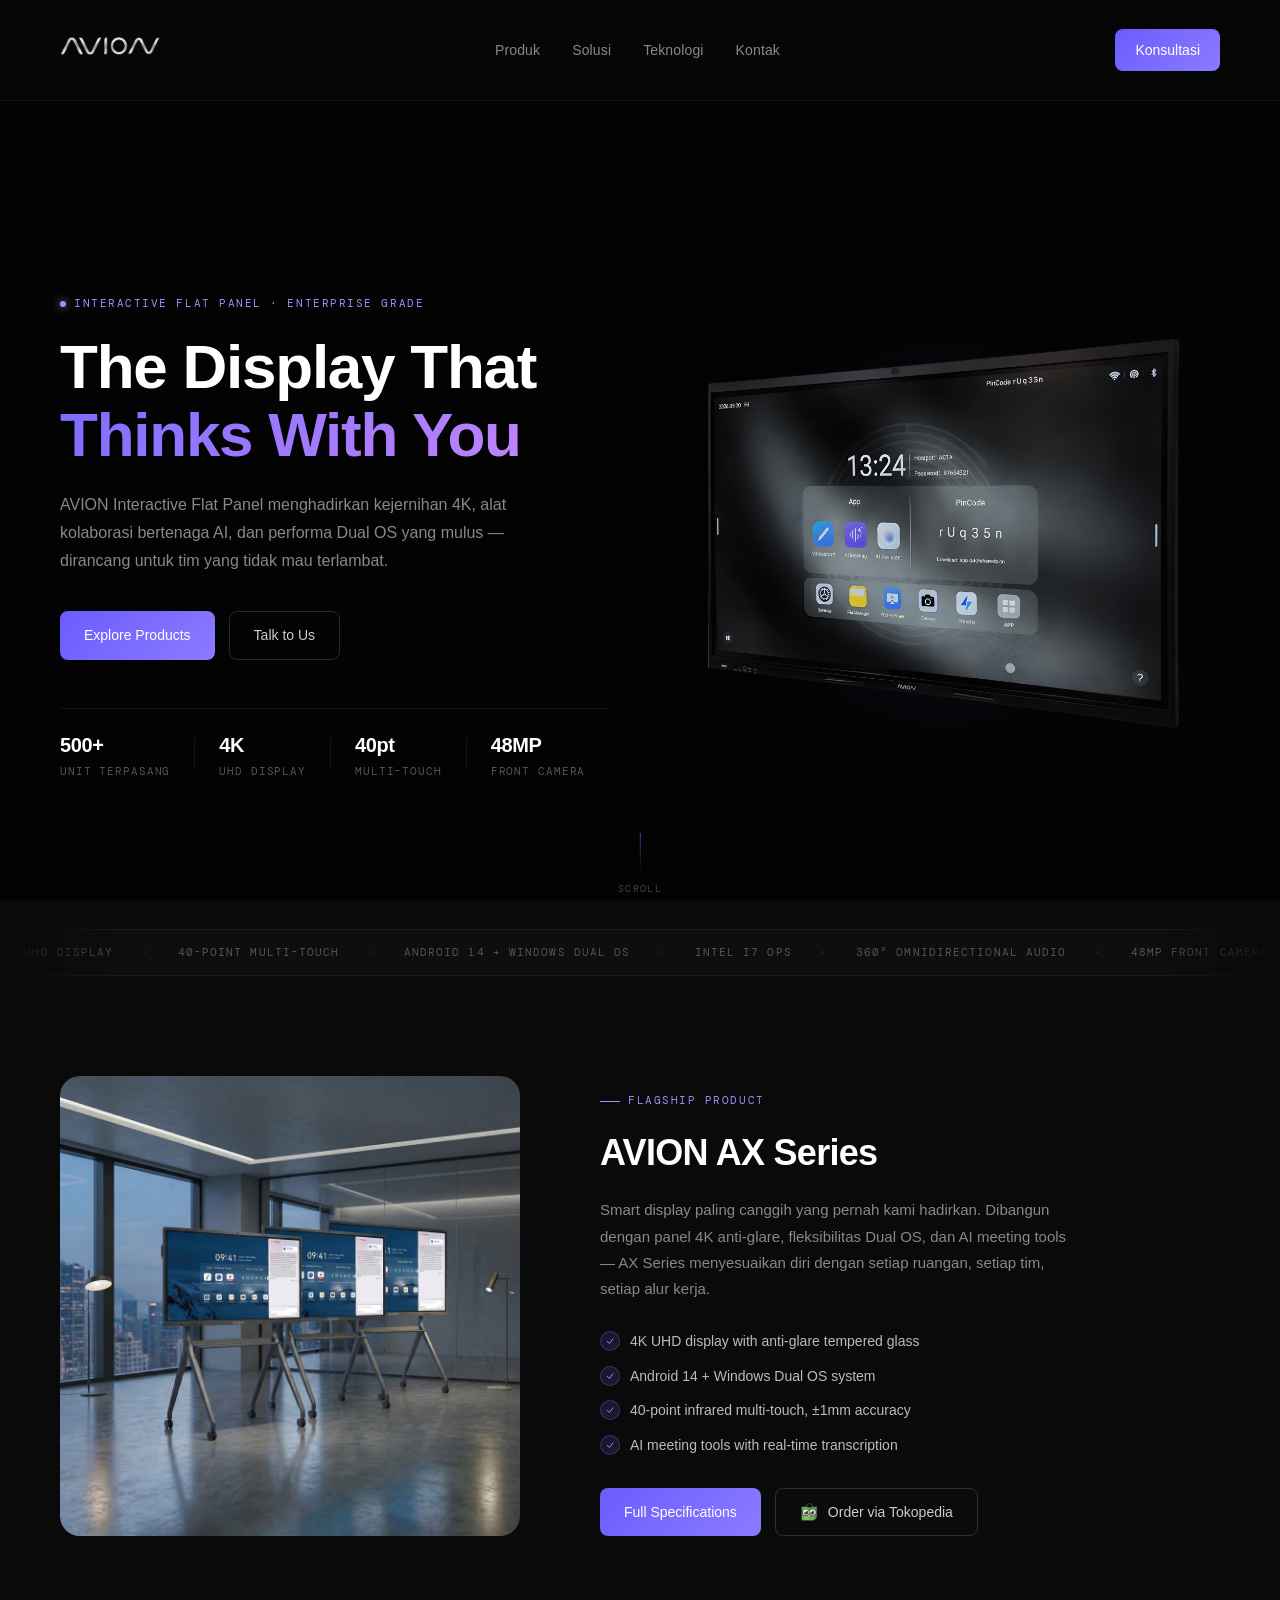
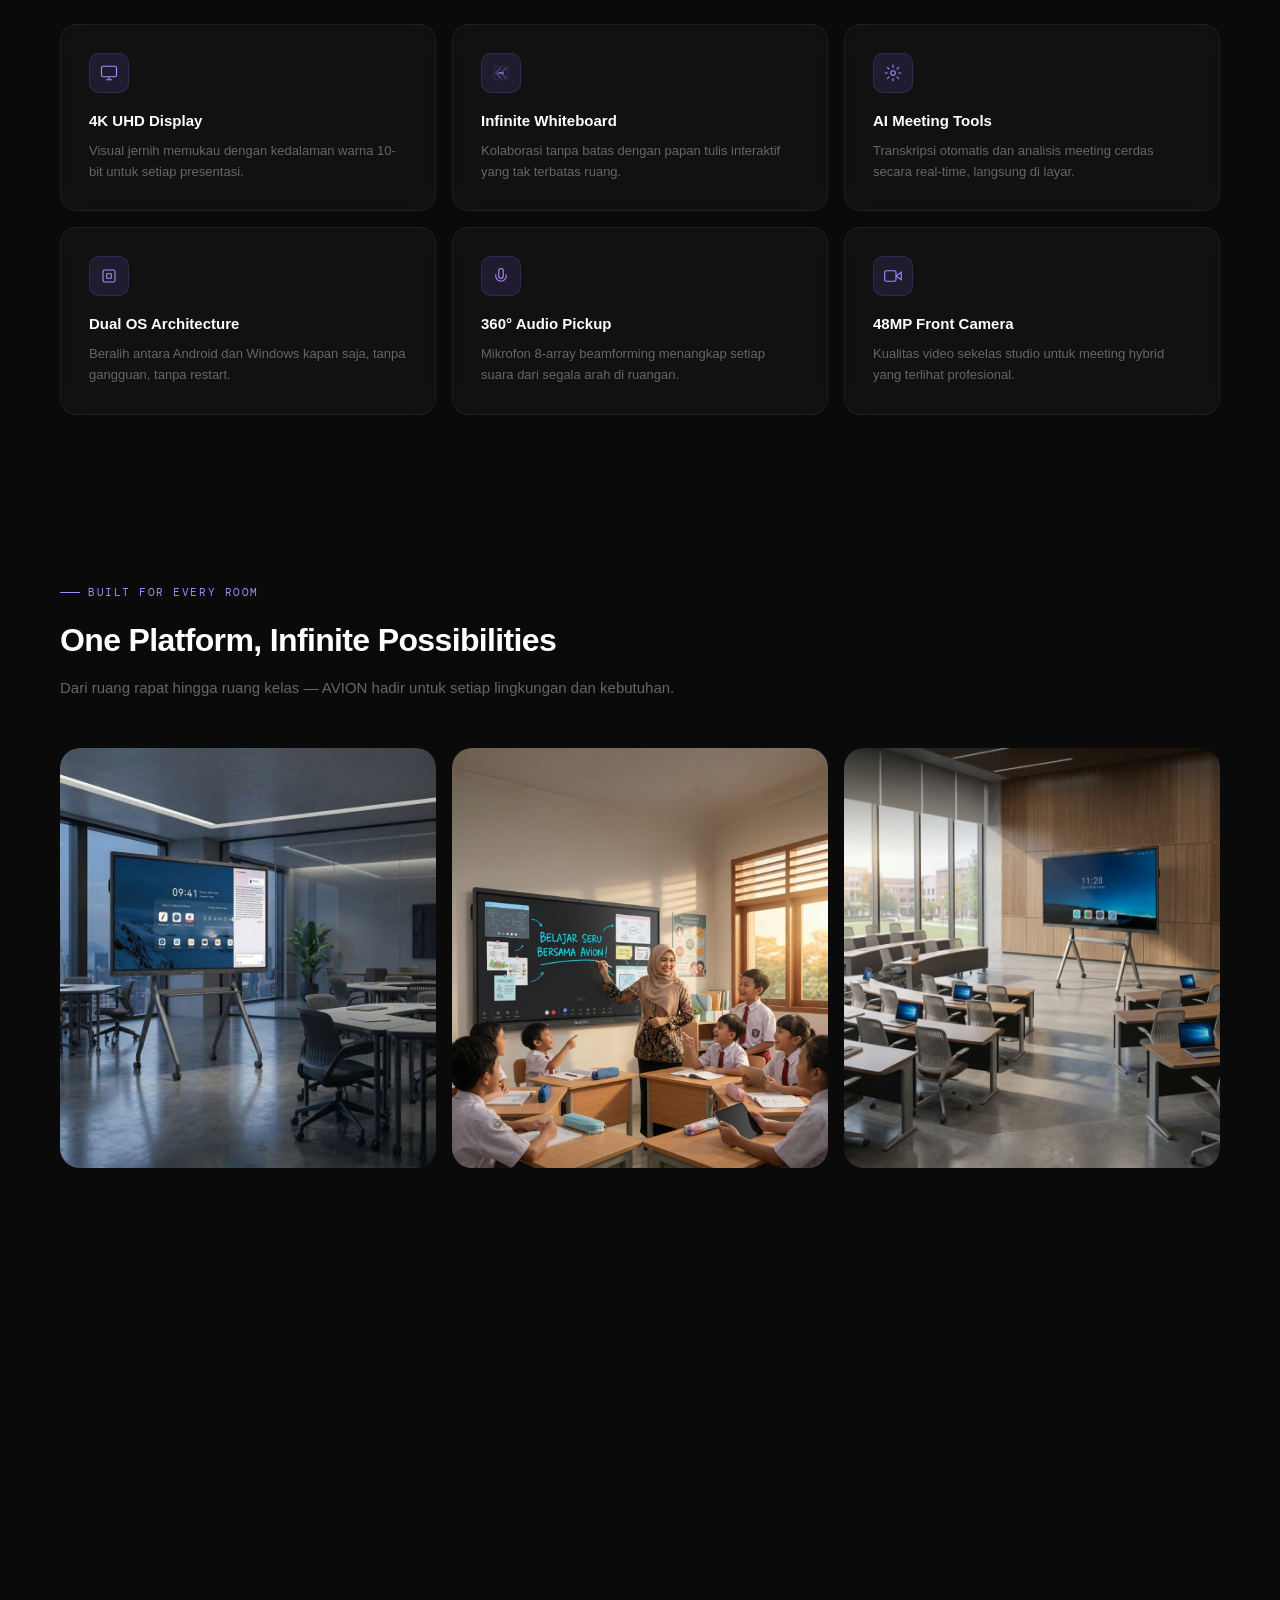
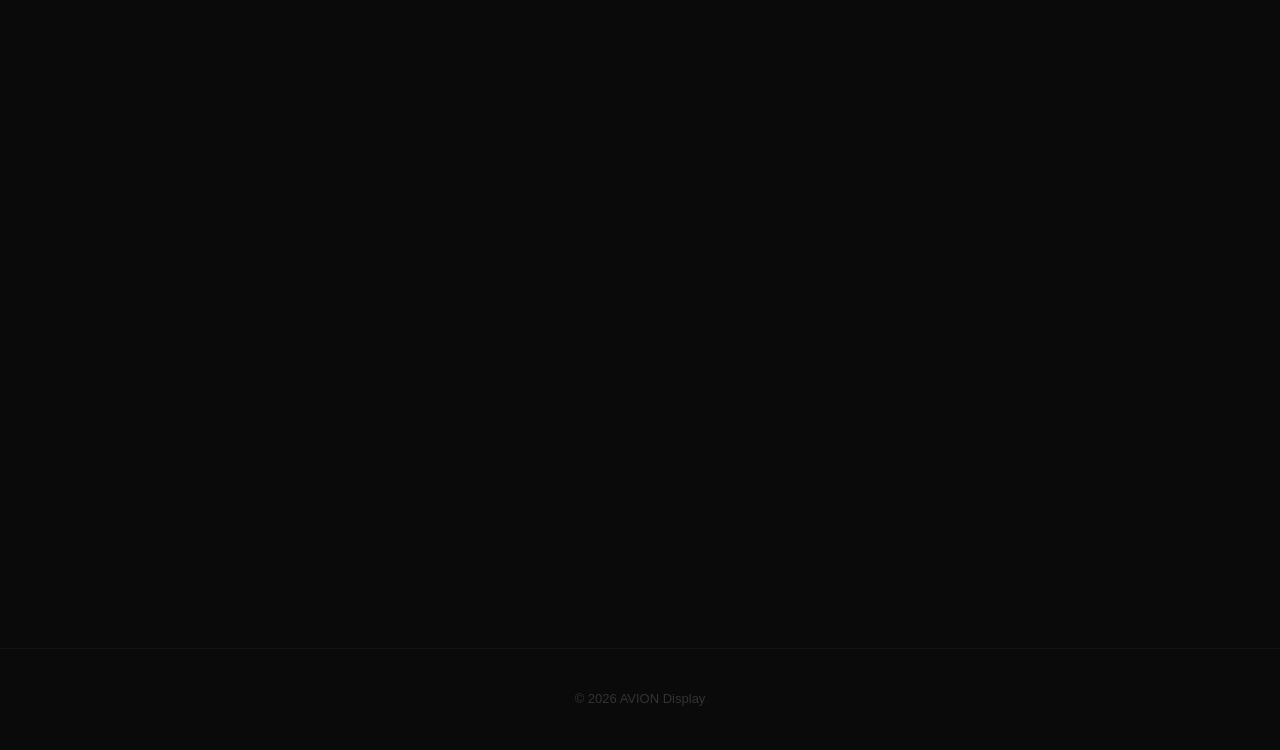
==== commit 844cbdc1: "update product description & content" ====
--- a/index.html
+++ b/index.html
@@ -85,9 +85,9 @@
             </h1>
 
             <p class="fade-up d3">
-              AVION Interactive Flat Panel brings 4K clarity, AI-powered
-              collaboration tools, and seamless dual-OS performance — designed
-              for teams that refuse to slow down.
+              AVION Interactive Flat Panel menghadirkan kejernihan 4K, alat
+              kolaborasi bertenaga AI, dan performa Dual OS yang mulus —
+              dirancang untuk tim yang tidak mau terlambat.
             </p>
 
             <div class="hero-buttons fade-up d4">
@@ -104,7 +104,7 @@
             <div class="trust-strip fade-up d5">
               <div class="trust-item">
                 <span class="trust-num">500+</span>
-                <span class="trust-label">Units Deployed</span>
+                <span class="trust-label">Unit Terpasang</span>
               </div>
               <div class="trust-divider"></div>
               <div class="trust-item">
@@ -190,9 +190,10 @@
             <div class="section-label">Flagship Product</div>
             <h2>AVION AX Series</h2>
             <p>
-              Our most advanced smart display yet. Built with a 4K anti-glare
-              panel, dual-OS flexibility, and AI meeting tools — the AX Series
-              adapts to every room, every team, every workflow.
+              Smart display paling canggih yang pernah kami hadirkan. Dibangun
+              dengan panel 4K anti-glare, fleksibilitas Dual OS, dan AI meeting
+              tools — AX Series menyesuaikan diri dengan setiap ruangan, setiap
+              tim, setiap alur kerja.
             </p>
 
             <ul class="series-list">
@@ -282,8 +283,8 @@
             </div>
             <h3>4K UHD Display</h3>
             <p>
-              Crystal-clear visuals with 10-bit color depth for every
-              presentation.
+              Visual jernih memukau dengan kedalaman warna 10-bit untuk setiap
+              presentasi.
             </p>
           </div>
 
@@ -302,7 +303,8 @@
             </div>
             <h3>Infinite Whiteboard</h3>
             <p>
-              Boundless collaboration with a seamless interactive whiteboard.
+              Kolaborasi tanpa batas dengan papan tulis interaktif yang tak
+              terbatas ruang.
             </p>
           </div>
 
@@ -321,7 +323,10 @@
               </svg>
             </div>
             <h3>AI Meeting Tools</h3>
-            <p>Real-time transcription and smart meeting analytics built in.</p>
+            <p>
+              Transkripsi otomatis dan analisis meeting cerdas secara real-time,
+              langsung di layar.
+            </p>
           </div>
 
           <div class="feature-card scroll-reveal delay-1">
@@ -337,7 +342,10 @@
               </svg>
             </div>
             <h3>Dual OS Architecture</h3>
-            <p>Switch between Android and Windows without missing a beat.</p>
+            <p>
+              Beralih antara Android dan Windows kapan saja, tanpa gangguan,
+              tanpa restart.
+            </p>
           </div>
 
           <div class="feature-card scroll-reveal delay-2">
@@ -355,7 +363,10 @@
               </svg>
             </div>
             <h3>360° Audio Pickup</h3>
-            <p>8-array beamforming mic captures every voice in the room.</p>
+            <p>
+              Mikrofon 8-array beamforming menangkap setiap suara dari segala
+              arah di ruangan.
+            </p>
           </div>
 
           <div class="feature-card scroll-reveal delay-3">
@@ -371,7 +382,10 @@
               </svg>
             </div>
             <h3>48MP Front Camera</h3>
-            <p>Studio-grade video quality for professional hybrid meetings.</p>
+            <p>
+              Kualitas video sekelas studio untuk meeting hybrid yang terlihat
+              profesional.
+            </p>
           </div>
         </div>
       </section>
@@ -382,8 +396,8 @@
           <div class="section-label">Built for Every Room</div>
           <h2>One Platform, Infinite Possibilities</h2>
           <p>
-            From boardrooms to classrooms — AVION adapts to every environment
-            and use case.
+            Dari ruang rapat hingga ruang kelas — AVION hadir untuk setiap
+            lingkungan dan kebutuhan.
           </p>
         </div>
 
@@ -397,8 +411,8 @@
               <div class="use-tag">Corporate Meeting</div>
               <h3>Where Decisions Get Made</h3>
               <p>
-                Elevate every boardroom session with interactive presentations,
-                real-time collaboration, and seamless system integration.
+                Tingkatkan setiap sesi rapat dengan presentasi interaktif,
+                kolaborasi real-time, dan integrasi sistem yang mulus.
               </p>
             </div>
           </div>
@@ -409,8 +423,9 @@
               <div class="use-tag">Education</div>
               <h3>Learning That Sticks</h3>
               <p>
-                Create immersive lessons with direct interaction, vivid visuals,
-                and modern teaching tools that keep students engaged.
+                Ciptakan pengalaman belajar yang mendalam dengan interaksi
+                langsung, visual yang hidup, dan alat pengajaran modern yang
+                membuat siswa terus fokus.
               </p>
             </div>
           </div>
@@ -424,9 +439,9 @@
               <div class="use-tag">Training Room</div>
               <h3>Train Smarter, Not Harder</h3>
               <p>
-                Support hybrid training sessions with flexible display systems,
-                interactive content, and crystal-clear audio for every
-                participant.
+                Dukung sesi pelatihan hybrid dengan sistem display yang
+                fleksibel, konten interaktif, dan audio jernih untuk setiap
+                peserta.
               </p>
             </div>
           </div>
@@ -445,24 +460,25 @@
             <div class="why-num">01</div>
             <h3>Enterprise-Grade Hardware</h3>
             <p>
-              Every unit is built with commercial-grade components rated for 16+
-              hours of daily use — not consumer panels repurposed for business.
+              Setiap unit dibangun dengan komponen kelas komersial yang
+              dirancang untuk penggunaan 16+ jam per hari — bukan panel konsumer
+              yang dialihfungsikan.
             </p>
           </div>
           <div class="why-card scroll-reveal delay-2">
             <div class="why-num">02</div>
             <h3>Dedicated Local Support</h3>
             <p>
-              Our team is based in Indonesia, ready to assist with installation,
-              training, and after-sales support — fast and in your language.
+              Tim kami berbasis di Indonesia, siap membantu instalasi,
+              pelatihan, dan dukungan purna jual — cepat, dan dalam bahasa Anda.
             </p>
           </div>
           <div class="why-card scroll-reveal delay-3">
             <div class="why-num">03</div>
             <h3>Seamless Compatibility</h3>
             <p>
-              Works with Microsoft Teams, Zoom, Google Meet, and more — no extra
-              hardware needed, no complicated setup required.
+              Kompatibel dengan Microsoft Teams, Zoom, Google Meet, dan lainnya
+              — tanpa hardware tambahan, tanpa konfigurasi rumit.
             </p>
           </div>
         </div>
@@ -480,8 +496,8 @@
           </div>
           <h2>Ready to Upgrade Your Display System?</h2>
           <p>
-            Talk to our team and get a free consultation tailored to your space
-            and budget.
+            Hubungi tim kami dan dapatkan konsultasi gratis yang disesuaikan
+            dengan ruangan dan anggaran Anda.
           </p>
           <a
             href="https://api.whatsapp.com/send/?phone=6281563905555&text=Halo,+saya+mau+bertanya+tentang+AVION+Display!"
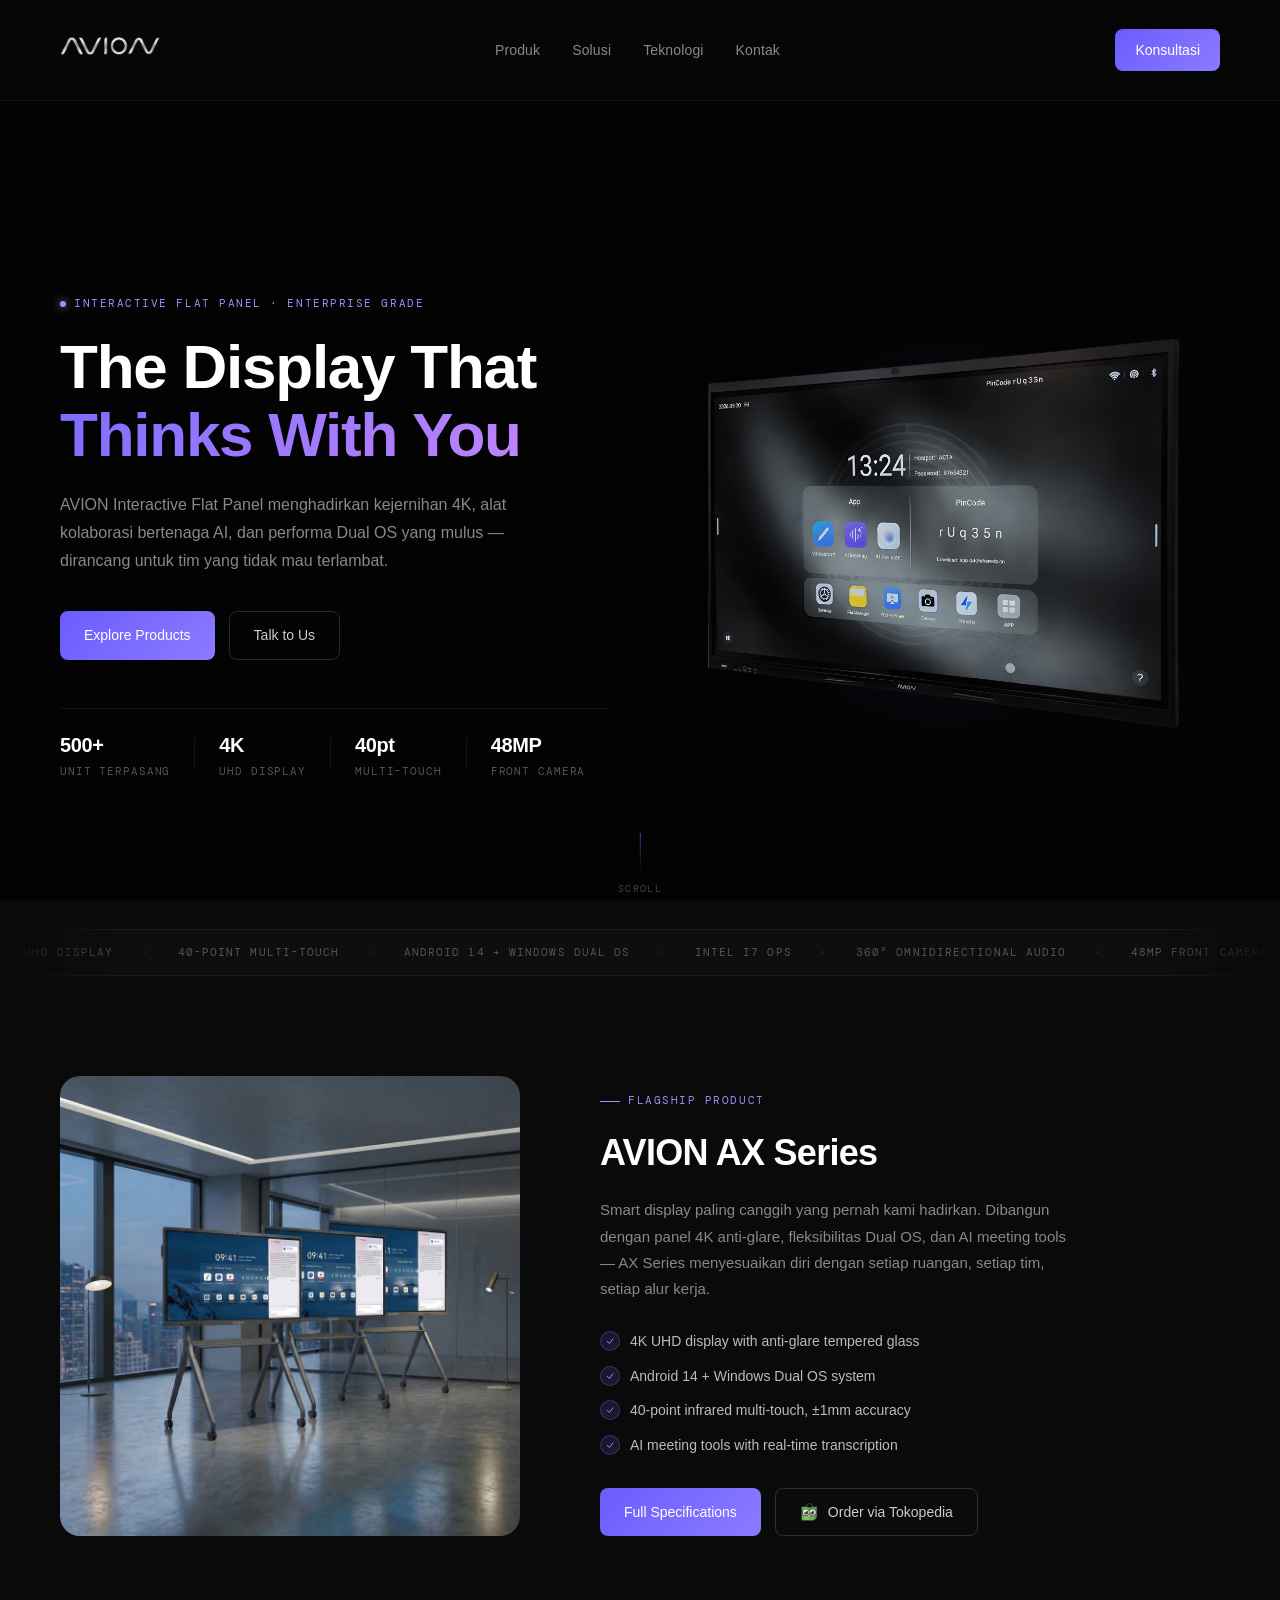
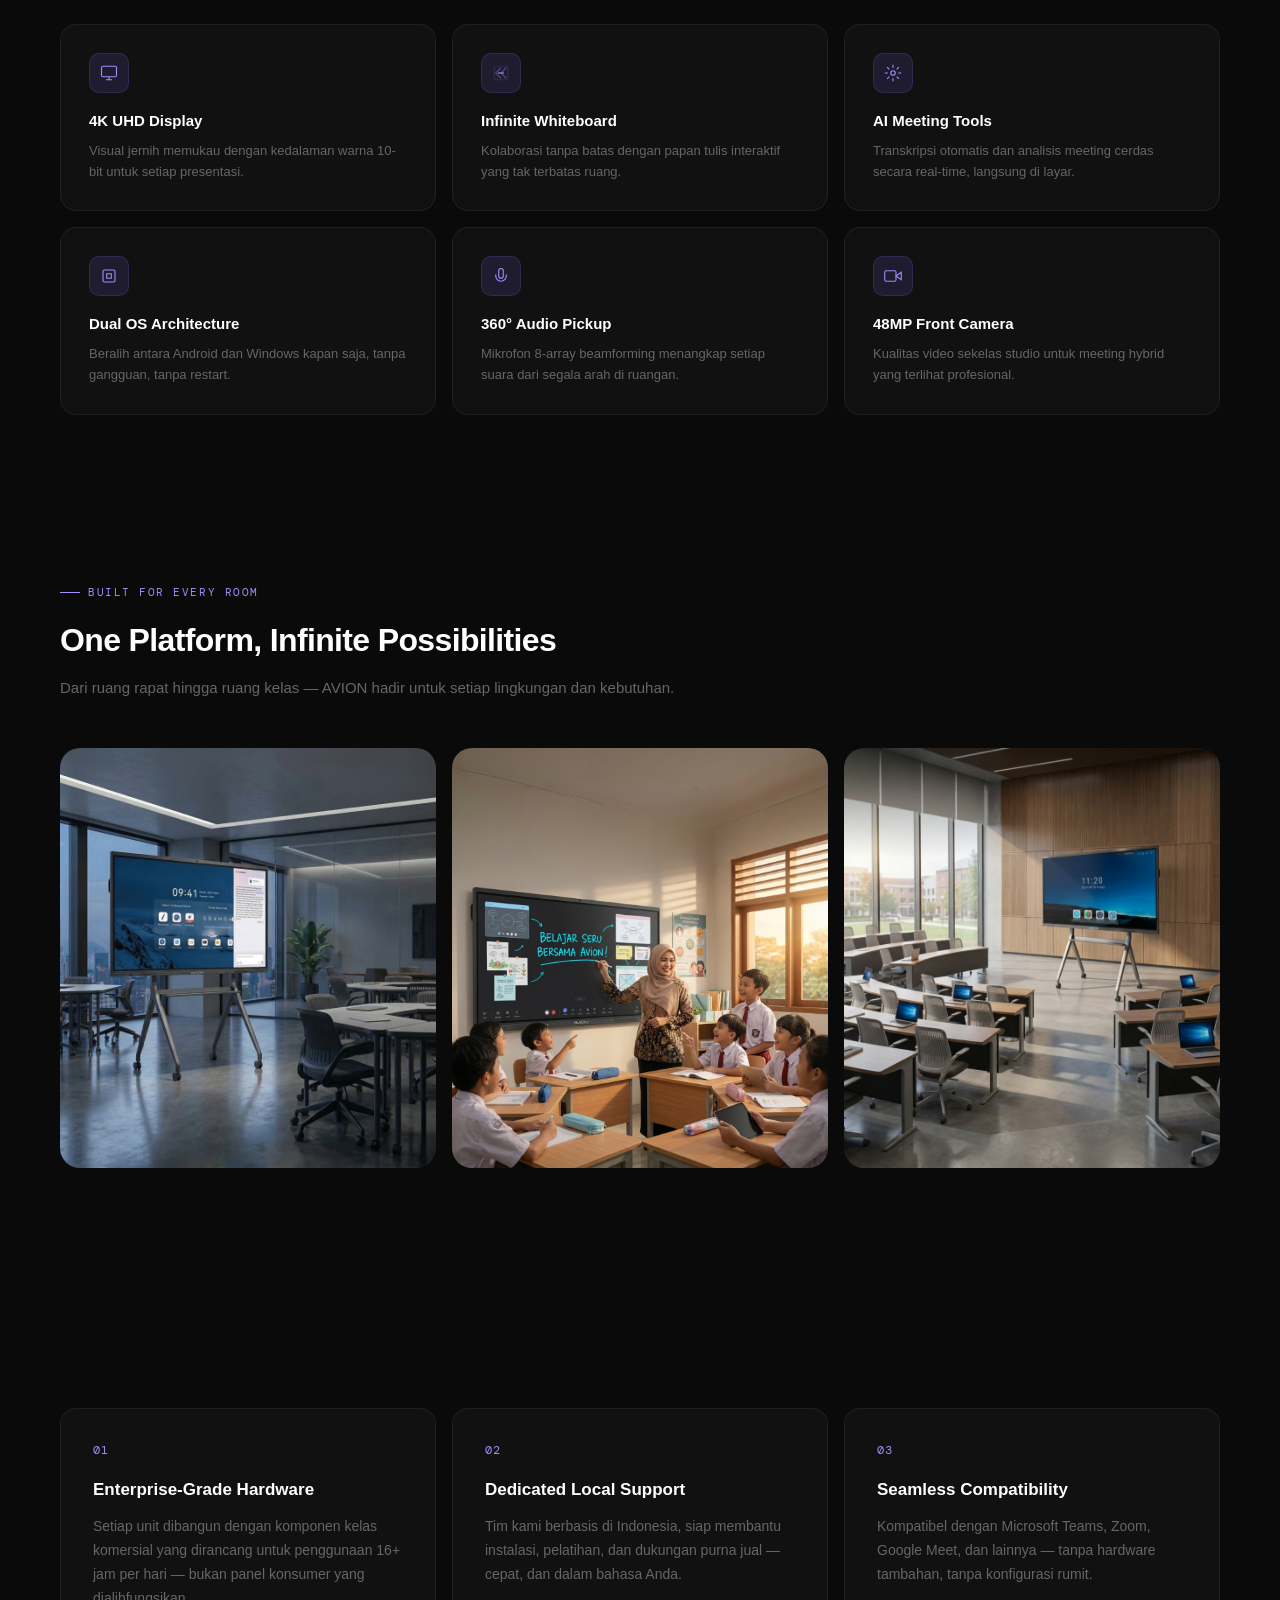
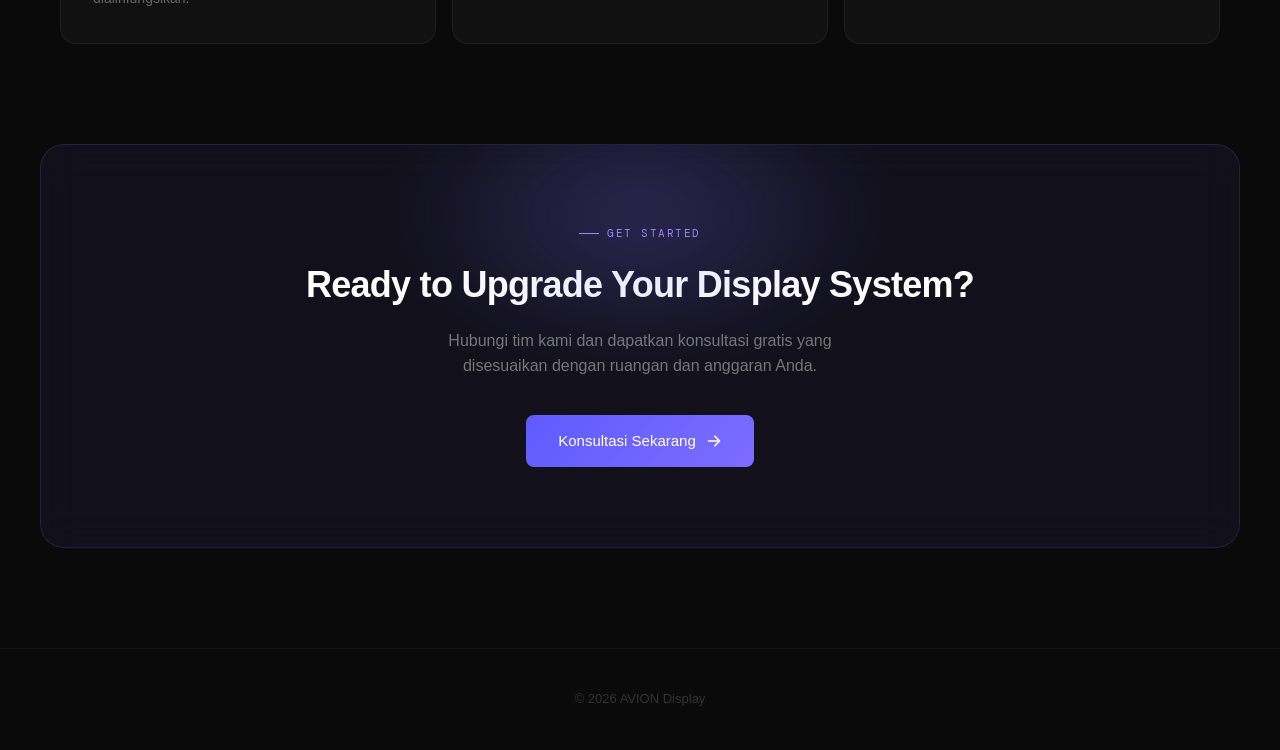
==== commit 48153ce5: "add shared js/main.js and remove duplicated inline scripts Consolidates scroll reveal, navbar scroll" ====
--- a/index.html
+++ b/index.html
@@ -520,59 +520,6 @@
       <p>© 2026 AVION Display</p>
     </footer>
 
-    <script>
-      // ── SCROLL REVEAL ──
-      const revealObserver = new IntersectionObserver(
-        (entries) => {
-          entries.forEach((entry) => {
-            if (entry.isIntersecting) {
-              entry.target.classList.add("revealed");
-              revealObserver.unobserve(entry.target);
-            }
-          });
-        },
-        { threshold: 0.12 },
-      );
-
-      document.querySelectorAll(".scroll-reveal").forEach((el) => {
-        revealObserver.observe(el);
-      });
-
-      // ── NAVBAR SCROLL SHADOW ──
-      const header = document.querySelector("header");
-      window.addEventListener("scroll", () => {
-        header.classList.toggle("scrolled", window.scrollY > 40);
-      });
-
-      // ── PARALLAX HERO IMAGE ──
-      const heroImg = document.querySelector(".hero-image");
-      window.addEventListener("scroll", () => {
-        if (heroImg) {
-          const scrollY = window.scrollY;
-          heroImg.style.transform = `translateY(${scrollY * 0.08}px)`;
-        }
-      });
-    </script>
-
-    <script>
-      const hamburger = document.getElementById("hamburger");
-      const navDrawer = document.getElementById("navDrawer");
-
-      hamburger.addEventListener("click", () => {
-        const isOpen = navDrawer.classList.toggle("open");
-        hamburger.classList.toggle("open", isOpen);
-        navDrawer.style.display = isOpen ? "flex" : "none";
-        document.body.style.overflow = isOpen ? "hidden" : "";
-      });
-
-      navDrawer.querySelectorAll("a").forEach((link) => {
-        link.addEventListener("click", () => {
-          navDrawer.classList.remove("open");
-          hamburger.classList.remove("open");
-          navDrawer.style.display = "none";
-          document.body.style.overflow = "";
-        });
-      });
-    </script>
+    <script src="js/main.js"></script>
   </body>
 </html>
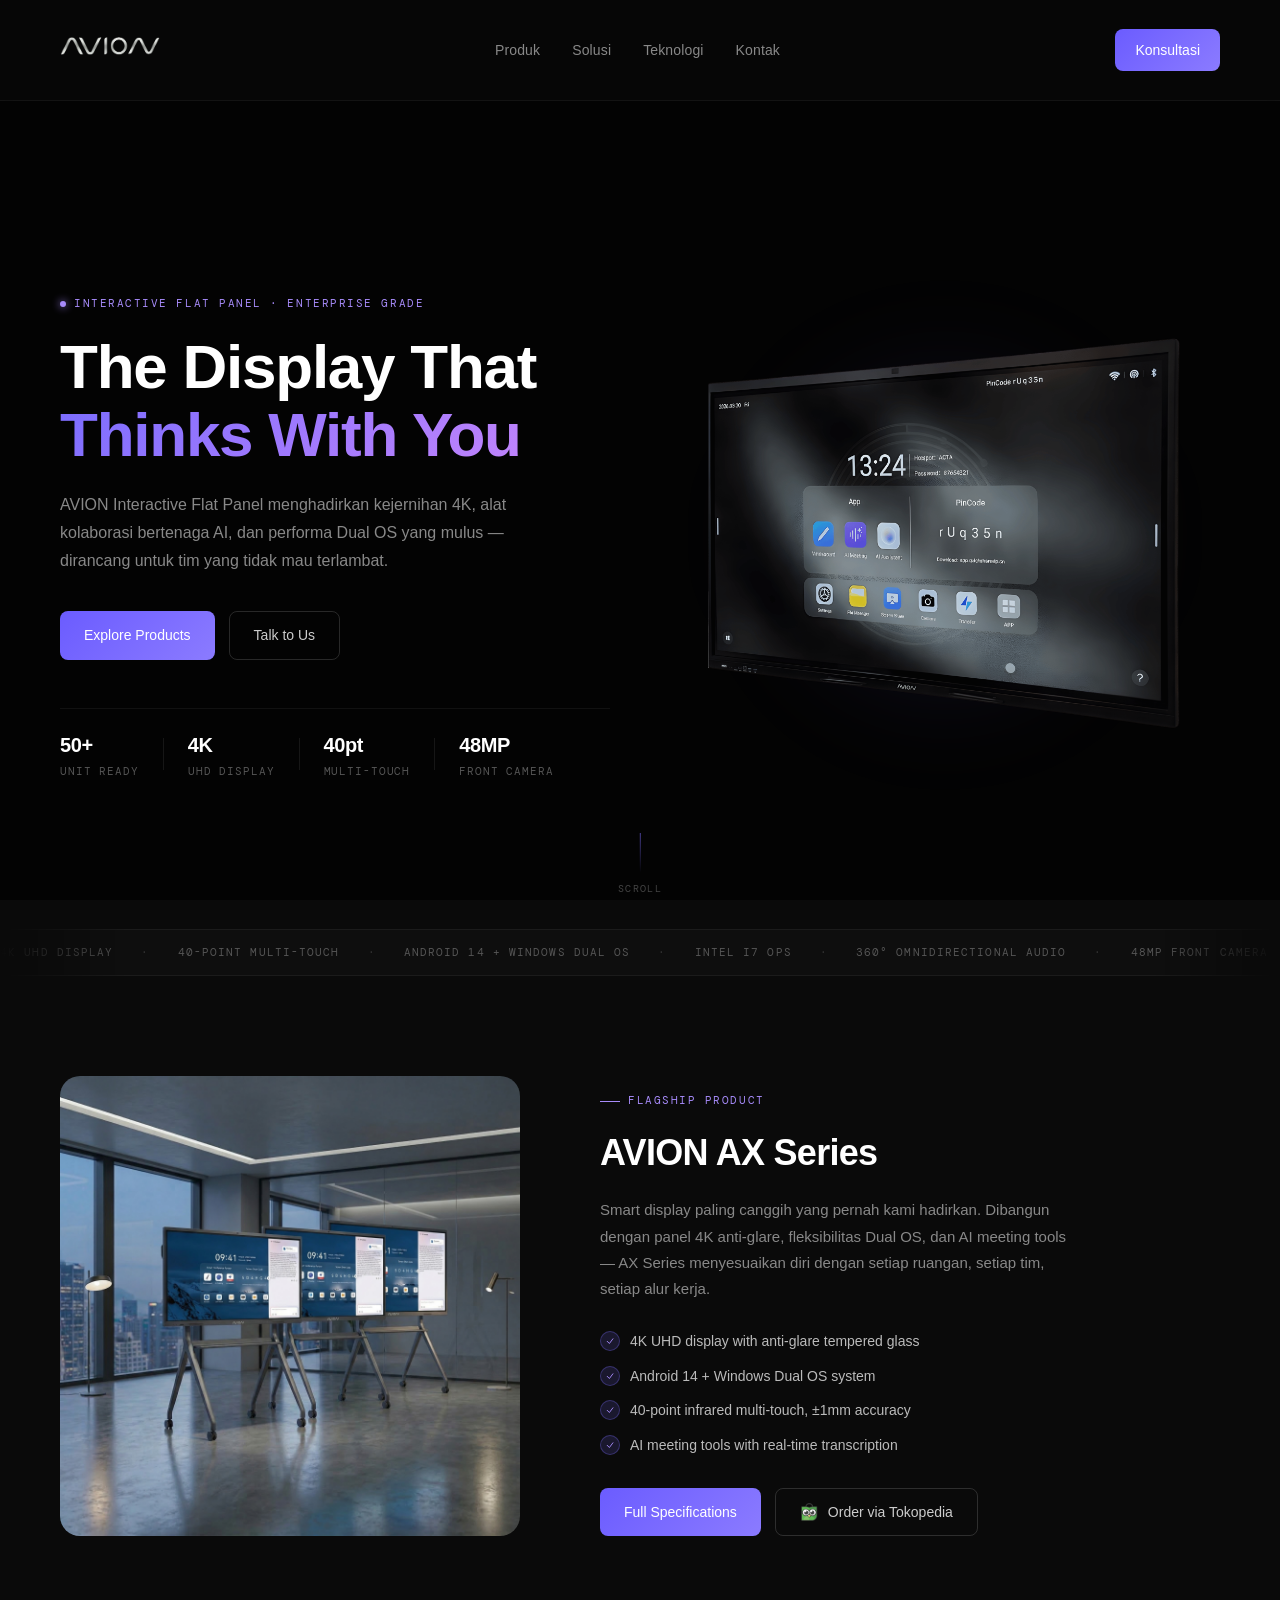
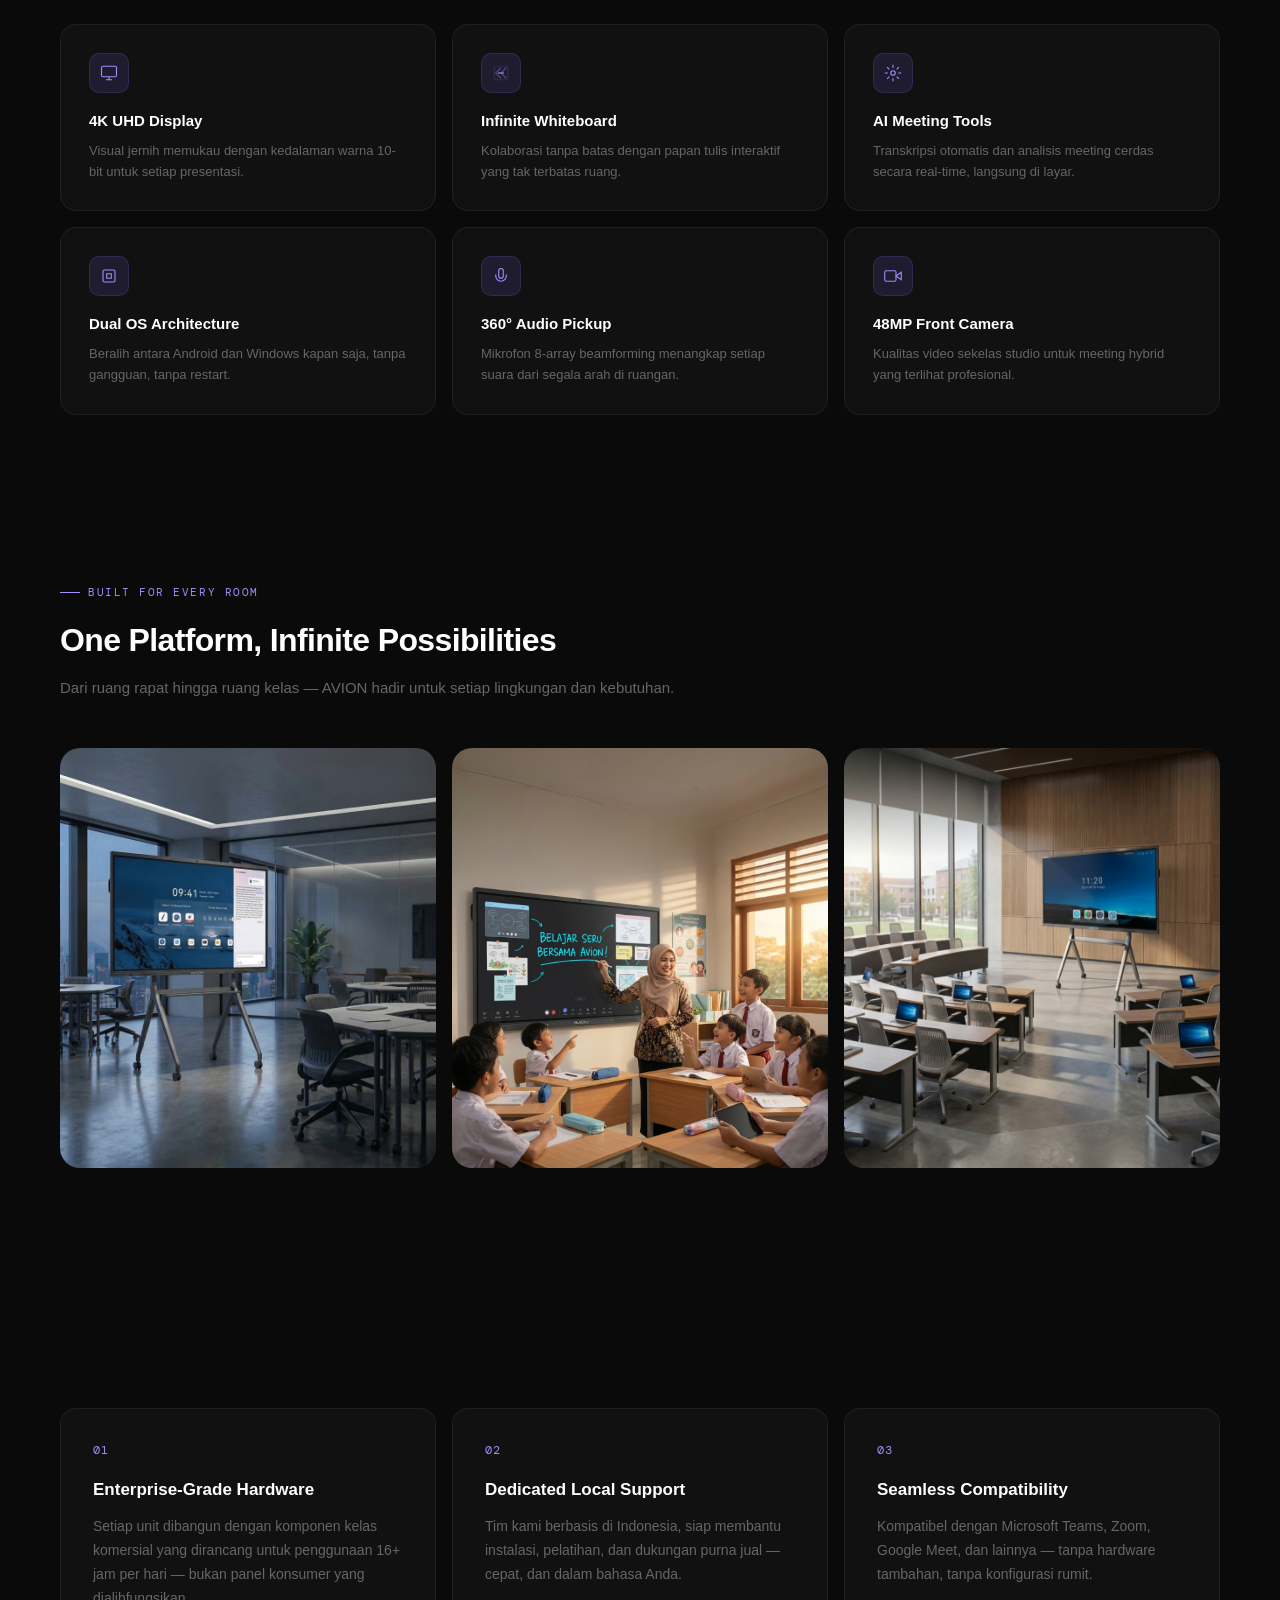
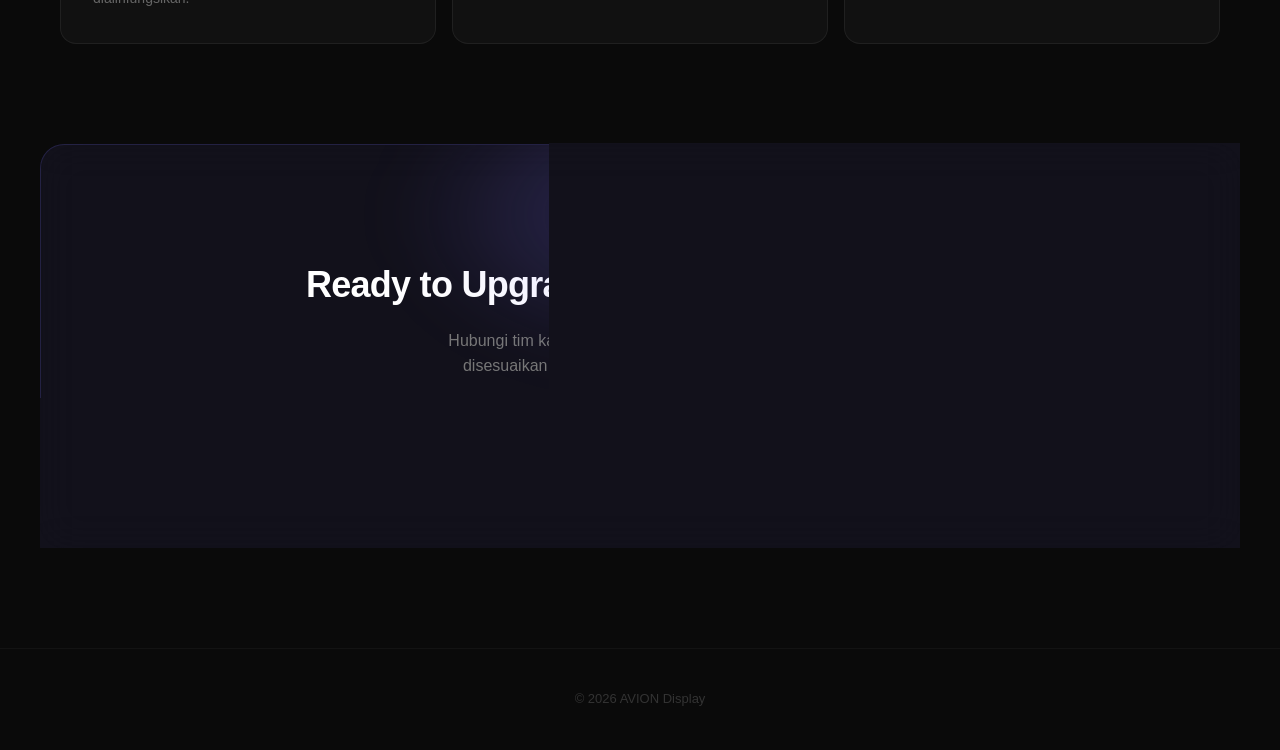
==== commit ed4691dd: "adjust homepage" ====
--- a/index.html
+++ b/index.html
@@ -103,8 +103,8 @@
             <!-- TRUST STRIP -->
             <div class="trust-strip fade-up d5">
               <div class="trust-item">
-                <span class="trust-num">500+</span>
-                <span class="trust-label">Unit Terpasang</span>
+                <span class="trust-num">50+</span>
+                <span class="trust-label">Unit Ready</span>
               </div>
               <div class="trust-divider"></div>
               <div class="trust-item">
